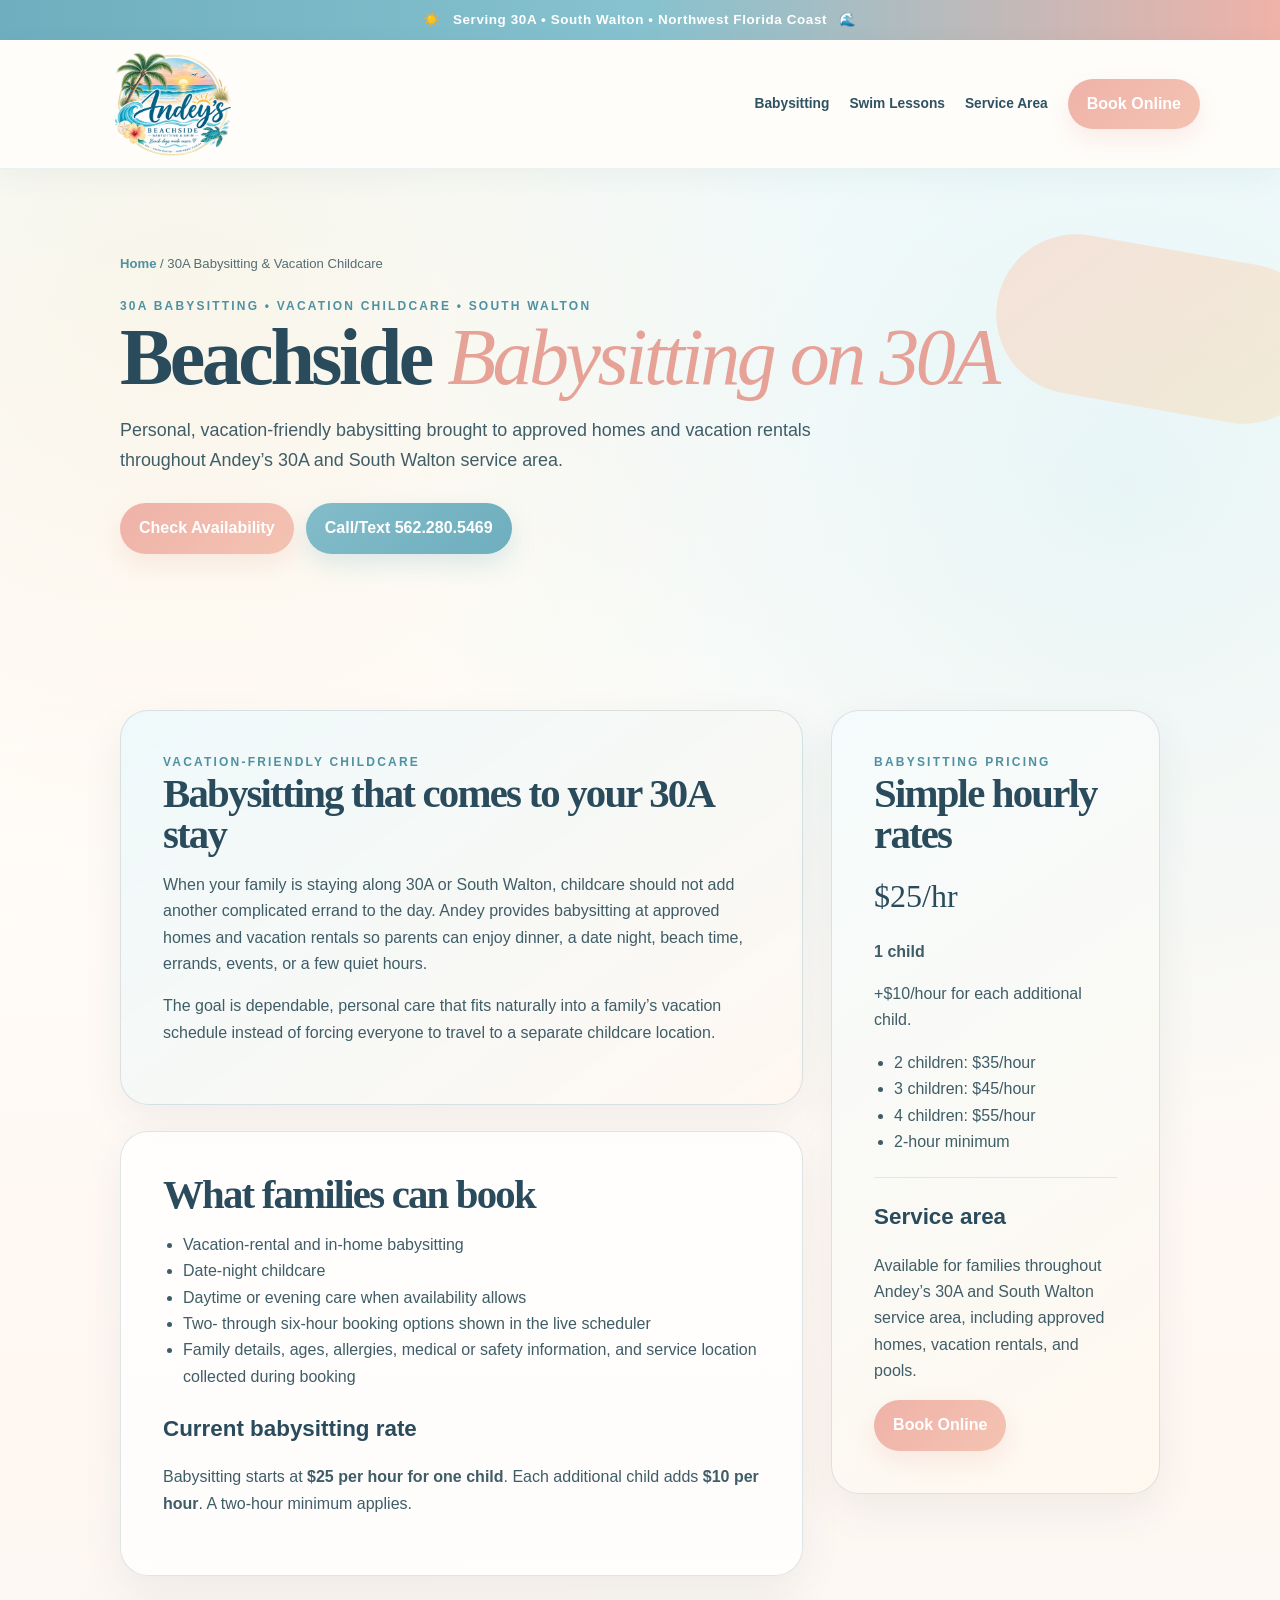
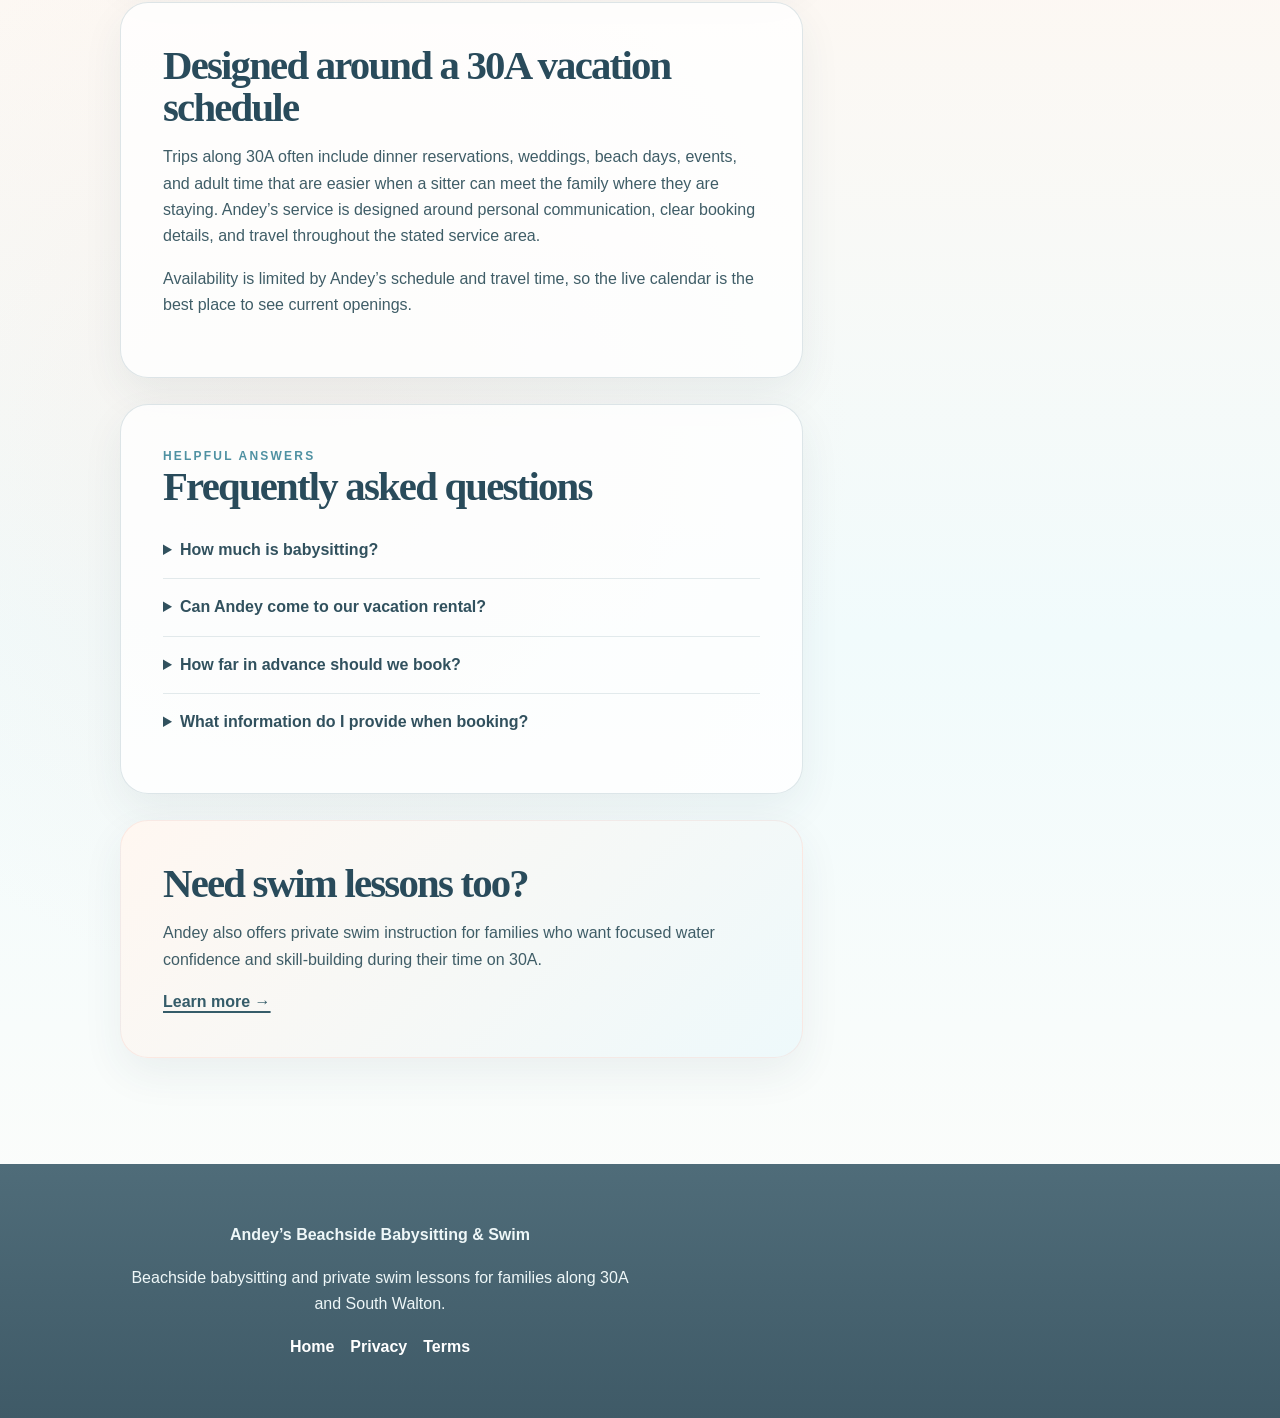
==== 30a-babysitting.html @ 3122f124 "Add files via upload" ====
<!doctype html>
<html lang="en">
<head>
<meta charset="utf-8">
<meta name="viewport" content="width=device-width,initial-scale=1">
<title>30A Babysitting &amp; Vacation Childcare | Andey’s Beachside</title>
<meta name="description" content="Book 30A babysitting and vacation childcare in South Walton. Andey travels to approved homes and vacation rentals with simple hourly pricing and online booking.">
<link rel="canonical" href="https://andeysbeachside.com/30a-babysitting.html">
<meta name="robots" content="index,follow,max-image-preview:large">
<meta name="theme-color" content="#eef9fb">
<link rel="icon" href="favicon.ico" sizes="any">
<link rel="icon" type="image/png" sizes="512x512" href="favicon.png">
<link rel="apple-touch-icon" href="apple-touch-icon.png">
<meta property="og:type" content="website">
<meta property="og:site_name" content="Andey’s Beachside Babysitting & Swim">
<meta property="og:title" content="30A Babysitting &amp; Vacation Childcare | Andey’s Beachside">
<meta property="og:description" content="Book 30A babysitting and vacation childcare in South Walton. Andey travels to approved homes and vacation rentals with simple hourly pricing and online booking.">
<meta property="og:url" content="https://andeysbeachside.com/30a-babysitting.html">
<meta property="og:image" content="https://andeysbeachside.com/andeys-social-card.jpg">
<meta name="twitter:card" content="summary_large_image">
<meta name="twitter:title" content="30A Babysitting &amp; Vacation Childcare | Andey’s Beachside">
<meta name="twitter:description" content="Book 30A babysitting and vacation childcare in South Walton. Andey travels to approved homes and vacation rentals with simple hourly pricing and online booking.">
<link rel="stylesheet" href="styles.css">
<link rel="stylesheet" href="beach-overrides.css">
<link rel="stylesheet" href="logo-overrides.css">
<link rel="stylesheet" href="production-cleanup.css">
<link rel="stylesheet" href="pastel-ocean-sunrise.css">
<link rel="stylesheet" href="pastel-text-contrast.css">
<link rel="stylesheet" href="seo-upgrade.css">
<script type="application/ld+json">
{
  "@context": "https://schema.org",
  "@graph": [
    {
      "@type": "BreadcrumbList",
      "itemListElement": [
        {
          "@type": "ListItem",
          "position": 1,
          "name": "Home",
          "item": "https://andeysbeachside.com/"
        },
        {
          "@type": "ListItem",
          "position": 2,
          "name": "30A Babysitting & Vacation Childcare",
          "item": "https://andeysbeachside.com/30a-babysitting.html"
        }
      ]
    },
    {
      "@type": "LocalBusiness",
      "name": "Andey’s Beachside Babysitting & Swim",
      "url": "https://andeysbeachside.com/",
      "telephone": "+1-562-280-5469",
      "areaServed": [
        {
          "@type": "Place",
          "name": "30A, Florida"
        },
        {
          "@type": "Place",
          "name": "South Walton, Florida"
        },
        {
          "@type": "AdministrativeArea",
          "name": "Walton County, Florida"
        }
      ]
    }
  ]
}
</script>
</head>
<body class="service-page">
<div class="topbar"><span>☀️</span> Serving 30A • South Walton • Northwest Florida Coast <span>🌊</span></div>
<header class="service-page-header">
  <div class="service-page-nav">
    <a href="index.html" aria-label="Andey’s Beachside home"><img class="service-page-logo" src="andeys-logo.webp" width="1100" height="619" alt="Andey’s Beachside Babysitting & Swim"></a>
    <nav class="service-page-navlinks" aria-label="Service page navigation">
      <a href="30a-babysitting.html">Babysitting</a>
      <a href="30a-swim-lessons.html">Swim Lessons</a>
      <a href="index.html#area">Service Area</a>
      <a class="btn" href="index.html#book">Book Online</a>
    </nav>
  </div>
</header>
<main>
<section class="service-page-hero">
  <div class="service-page-wrap">
    <div class="breadcrumbs"><a href="index.html">Home</a> / 30A Babysitting &amp; Vacation Childcare</div>
    <div class="eyebrow">30A babysitting • vacation childcare • South Walton</div>
    <h1>Beachside <span>Babysitting on 30A</span></h1>
    <p class="service-page-lead">Personal, vacation-friendly babysitting brought to approved homes and vacation rentals throughout Andey’s 30A and South Walton service area.</p>
    <div class="service-page-cta">
      <a class="btn" href="index.html#book">Check Availability</a>
      <a class="btn secondary" href="tel:+15622805469">Call/Text 562.280.5469</a>
    </div>
  </div>
</section>
<section class="service-page-main">
  <div class="service-page-wrap seo-content-grid">
    <div>
      <section class="seo-panel seo-highlight">
<div class="eyebrow">Vacation-friendly childcare</div>
<h2>Babysitting that comes to your 30A stay</h2>
<p>When your family is staying along 30A or South Walton, childcare should not add another complicated errand to the day. Andey provides babysitting at approved homes and vacation rentals so parents can enjoy dinner, a date night, beach time, errands, events, or a few quiet hours.</p>
<p>The goal is dependable, personal care that fits naturally into a family’s vacation schedule instead of forcing everyone to travel to a separate childcare location.</p>
</section><section class="seo-panel">
<h2>What families can book</h2>
<ul>
<li>Vacation-rental and in-home babysitting</li>
<li>Date-night childcare</li>
<li>Daytime or evening care when availability allows</li>
<li>Two- through six-hour booking options shown in the live scheduler</li>
<li>Family details, ages, allergies, medical or safety information, and service location collected during booking</li>
</ul>
<h3>Current babysitting rate</h3>
<p>Babysitting starts at <strong>$25 per hour for one child</strong>. Each additional child adds <strong>$10 per hour</strong>. A two-hour minimum applies.</p>
</section><section class="seo-panel">
<h2>Designed around a 30A vacation schedule</h2>
<p>Trips along 30A often include dinner reservations, weddings, beach days, events, and adult time that are easier when a sitter can meet the family where they are staying. Andey’s service is designed around personal communication, clear booking details, and travel throughout the stated service area.</p>
<p>Availability is limited by Andey’s schedule and travel time, so the live calendar is the best place to see current openings.</p>
</section>
      <section class="seo-panel seo-faq">
        <div class="eyebrow">Helpful answers</div>
        <h2>Frequently asked questions</h2>
        <details><summary>How much is babysitting?</summary><p>Babysitting is $25 per hour for one child, plus $10 per hour for each additional child. There is a two-hour minimum.</p></details>
<details><summary>Can Andey come to our vacation rental?</summary><p>Yes. Babysitting can be provided at approved homes and vacation rentals within Andey’s service area.</p></details>
<details><summary>How far in advance should we book?</summary><p>Availability can fill quickly during busy travel periods. The live scheduler shows the current appointment options.</p></details>
<details><summary>What information do I provide when booking?</summary><p>The booking flow collects family contact information, child details, service location, allergies or medical and safety information, and other details Andey should know.</p></details>
      </section>
      <section class="seo-panel seo-crosslink">
        <h2>Need swim lessons too?</h2>
        <p>Andey also offers private swim instruction for families who want focused water confidence and skill-building during their time on 30A.</p>
        <a class="seo-detail-link" href="30a-swim-lessons.html">Learn more →</a>
      </section>
    </div>
    <aside class="seo-panel seo-price-card">
      <div class="eyebrow">Babysitting pricing</div>
<h2>Simple hourly rates</h2>
<div class="big-rate">$25/hr</div>
<p><strong>1 child</strong></p>
<p>+$10/hour for each additional child.</p>
<ul>
<li>2 children: $35/hour</li>
<li>3 children: $45/hour</li>
<li>4 children: $55/hour</li>
<li>2-hour minimum</li>
</ul>
      <hr style="border:0;border-top:1px solid rgba(76,119,132,.14);margin:22px 0">
      <h3>Service area</h3>
      <p>Available for families throughout Andey’s 30A and South Walton service area, including approved homes, vacation rentals, and pools.</p>
      <a class="btn" href="index.html#book">Book Online</a>
    </aside>
  </div>
</section>
</main>
<footer class="service-page-footer">
  <div class="service-page-wrap">
    <p><strong>Andey’s Beachside Babysitting &amp; Swim</strong></p>
    <p>Beachside babysitting and private swim lessons for families along 30A and South Walton.</p>
    <p><a href="index.html">Home</a><a href="privacy.html">Privacy</a><a href="terms.html">Terms</a></p>
  </div>
</footer>
</body>
</html>
---- styles.css ----
:root{--navy:#123b4a;--deep:#0b2d38;--blue:#2e7890;--aqua:#8fd2dc;--sky:#dff3f6;--sand:#f8f0df;--cream:#fffdf8;--coral:#e89b78;--sun:#f5cf72;--peach:#f7c6a8;--text:#23404a;--muted:#61767d;--white:#fff;--green:#377d67;--red:#a94c4c;--shadow:0 18px 55px rgba(18,59,74,.12);--shadow-soft:0 10px 30px rgba(18,59,74,.08);--radius:28px}*{box-sizing:border-box}html{scroll-behavior:smooth}body{margin:0;font-family:Arial,Helvetica,sans-serif;color:var(--text);background:var(--cream);line-height:1.65;overflow-x:hidden}a{text-decoration:none;color:inherit}.container{width:min(1160px,92%);margin:auto}.topbar{background:var(--navy);color:#fff;text-align:center;padding:9px 15px;font-size:.84rem;font-weight:800;letter-spacing:.6px}.topbar span{margin:0 8px}.demo-banner{background:#fff3c8;color:#574315;padding:9px 15px;text-align:center;font-weight:800;border-bottom:1px solid #ead38d;font-size:.88rem}.demo-banner a{text-decoration:underline}header{position:sticky;top:0;z-index:30;background:rgba(255,253,248,.94);backdrop-filter:blur(16px);border-bottom:1px solid rgba(18,59,74,.08)}.nav{display:flex;align-items:center;justify-content:space-between;padding:13px 0;gap:18px}.brand{display:flex;align-items:center;gap:10px;color:var(--navy)}.brand-mark{display:grid;place-items:center;width:44px;height:44px;border:2px solid var(--blue);border-radius:50% 47% 52% 48%;font-family:Georgia,serif;font-size:1.55rem;font-style:italic;transform:rotate(-6deg);box-shadow:inset 0 0 0 4px var(--cream)}.brand-copy{font-weight:700;line-height:1}.brand-copy strong,.brand-copy em{display:block}.brand-copy strong{font-size:.97rem}.brand-copy em{font-size:.67rem;color:var(--blue);margin-top:5px;font-weight:600;letter-spacing:.4px}nav{display:flex;gap:20px;align-items:center}nav a{font-weight:800;font-size:.86rem;color:var(--navy);position:relative}nav a:after{content:"";position:absolute;left:0;right:100%;bottom:-5px;height:2px;background:var(--coral);transition:.2s}nav a:hover:after{right:0}.btn{display:inline-flex;align-items:center;justify-content:center;gap:7px;background:var(--coral);color:#fff;padding:12px 19px;border-radius:999px;font-weight:900;border:0;cursor:pointer;box-shadow:0 8px 20px rgba(232,155,120,.27);font:inherit;transition:transform .2s,box-shadow .2s}.btn:hover{transform:translateY(-2px);box-shadow:0 12px 24px rgba(232,155,120,.32)}.btn.big{padding:14px 22px}.btn.secondary{background:var(--navy);box-shadow:0 8px 20px rgba(18,59,74,.18)}.btn.light{background:#fff;color:var(--navy);border:1px solid #d5e3e6;box-shadow:none}.btn.danger{background:var(--red)}.btn.success{background:var(--green)}.btn:disabled{opacity:.45;cursor:not-allowed;transform:none}.eyebrow{color:var(--blue);font-weight:900;text-transform:uppercase;letter-spacing:2.2px;font-size:.75rem}h1,h2,h3{color:var(--navy)}h1,h2{font-family:Georgia,'Times New Roman',serif}h1{font-size:clamp(3.1rem,7vw,6.3rem);line-height:.91;margin:15px 0 24px;letter-spacing:-3.5px;font-weight:700}h1 span,h2 span{color:var(--coral);font-style:italic;font-weight:500}h2{font-size:clamp(2.4rem,4.8vw,4.2rem);line-height:1.02;margin:9px 0 16px;letter-spacing:-1.8px}h3{font-size:1.4rem;line-height:1.15}.muted{color:var(--muted)}section{padding:94px 0;position:relative}.section-head{text-align:center;max-width:790px;margin:0 auto 48px}.section-head p{color:var(--muted);font-size:1.04rem}.hero{min-height:720px;display:flex;align-items:center;position:relative;overflow:hidden;background:linear-gradient(105deg,#fffdf8 0%,#fffdf8 47%,rgba(255,253,248,.79) 63%,rgba(255,253,248,.08) 100%),linear-gradient(155deg,#fce5cc 0 22%,#dff3f6 22% 70%,#93d1da 70%);isolation:isolate}.hero:before{content:"";position:absolute;width:760px;height:760px;border:1px solid rgba(255,255,255,.48);border-radius:49% 51% 43% 57%;right:-220px;top:-270px;transform:rotate(18deg)}.sun-orb{position:absolute;right:13%;top:12%;width:120px;height:120px;border-radius:50%;background:var(--sun);box-shadow:0 0 0 22px rgba(245,207,114,.16),0 0 0 45px rgba(245,207,114,.08)}.hero-layout{display:grid;grid-template-columns:1.1fr .8fr;gap:60px;align-items:center;position:relative;z-index:3}.hero-content{padding:80px 0;max-width:680px}.hero-content>p{font-size:1.18rem;color:var(--muted);max-width:620px}.hero-pills{display:flex;gap:9px;flex-wrap:wrap;margin-top:24px}.hero-pills span{background:rgba(255,255,255,.76);border:1px solid rgba(46,120,144,.13);border-radius:999px;padding:8px 12px;font-size:.78rem;font-weight:800;color:var(--navy);box-shadow:var(--shadow-soft)}.coastal-card{height:440px;border-radius:34px 34px 90px 34px;position:relative;overflow:hidden;background:linear-gradient(#f9d8b7 0 34%,#c6e9ec 34% 55%,#63aabb 55%);box-shadow:0 30px 70px rgba(18,59,74,.2);transform:rotate(2deg);border:10px solid rgba(255,255,255,.86)}.coastal-card:after{content:"";position:absolute;left:-10%;right:-10%;bottom:27%;height:90px;background:rgba(255,255,255,.28);border-radius:50% 45% 0 0;transform:rotate(-3deg)}.postcard-stamp{position:absolute;right:24px;top:22px;width:62px;height:62px;border:2px dashed rgba(18,59,74,.55);display:grid;place-items:center;text-align:center;color:var(--navy);font-weight:900;line-height:.9;transform:rotate(7deg);z-index:3}.postcard-stamp small{font-size:.6rem}.coastal-sun{position:absolute;right:84px;top:65px;font-size:5.3rem;color:#f6c75e;line-height:1}.palm{position:absolute;left:22px;bottom:68px;font-size:7.5rem;z-index:3;filter:saturate(.8)}.coastal-copy{position:absolute;left:26px;right:26px;bottom:22px;color:white;z-index:5;text-shadow:0 2px 10px rgba(0,0,0,.2)}.coastal-copy small,.coastal-copy strong{display:block}.coastal-copy small{font-size:.72rem;text-transform:uppercase;letter-spacing:1.5px}.coastal-copy strong{font-family:Georgia,serif;font-style:italic;font-size:1.2rem}.water-lines{position:absolute;left:0;right:0;bottom:90px;z-index:2}.water-lines i{display:block;width:75%;height:12px;border-top:3px solid rgba(255,255,255,.62);border-radius:50%;margin:10px auto;transform:rotate(-2deg)}.hero-wave{position:absolute;left:-5%;width:110%;height:90px;border-radius:50%;background:rgba(255,255,255,.32);bottom:-53px}.wave-two{bottom:-35px;left:15%;opacity:.5}.ticker{overflow:hidden;background:var(--navy);color:#dff3f6;padding:13px 0;white-space:nowrap;font-weight:900;font-size:.77rem;letter-spacing:2px}.ticker div{width:max-content;animation:marquee 28s linear infinite}@keyframes marquee{to{transform:translateX(-50%)}}.services-intro{background:var(--cream)}.personality-cards{display:grid;grid-template-columns:repeat(3,1fr);gap:22px}.card,.panel{background:#fff;border:1px solid rgba(18,59,74,.08);border-radius:var(--radius);padding:29px;box-shadow:var(--shadow)}.service-card{position:relative;overflow:hidden;min-height:430px;display:flex;flex-direction:column}.service-card:before{content:"";position:absolute;right:-32px;top:-32px;width:105px;height:105px;border-radius:50%;background:var(--sky)}.swim-card{border-top:6px solid var(--aqua)}.semi-card{border-top:6px solid var(--sun)}.sit-card{border-top:6px solid var(--coral)}.semi-card:before{background:#fff1c9}.sit-card:before{background:#fde7dc}.card-number{position:absolute;right:22px;top:18px;color:rgba(18,59,74,.23);font-family:Georgia,serif;font-size:2rem;font-style:italic}.service-card .icon{font-size:2.7rem;position:relative;z-index:2}.service-card h3{font-family:Georgia,serif;font-size:1.7rem;margin-bottom:9px}.service-card p{color:var(--muted)}.service-card ul{padding-left:20px;color:var(--muted);margin:8px 0 24px}.service-card .btn{margin-top:auto;align-self:flex-start}.sand{background:var(--sand)}.about{display:grid;grid-template-columns:.85fr 1fr;gap:70px;align-items:center}.about-art{min-height:480px;border-radius:60px 24px 60px 24px;background:linear-gradient(145deg,#bfe6eb,#eff8f7 47%,#fde7cc 47% 100%);position:relative;box-shadow:var(--shadow);overflow:hidden;border:8px solid #fff}.about-art:after{content:"";position:absolute;left:-15%;right:-15%;height:160px;bottom:-80px;background:#66acbb;border-radius:50% 50% 0 0}.sun-doodle{position:absolute;right:14%;top:10%;font-size:7rem;color:var(--sun)}.wave-doodle{position:absolute;left:12%;top:45%;font-size:4rem;letter-spacing:-12px;color:var(--blue);transform:rotate(-5deg)}.shell-doodle{position:absolute;left:16%;bottom:16%;font-size:8rem;color:#e9a681;transform:rotate(-20deg);opacity:.7}.note-card{position:absolute;z-index:3;right:8%;bottom:9%;background:#fffdf8;padding:18px 20px;border-radius:6px;box-shadow:0 14px 35px rgba(18,59,74,.14);transform:rotate(3deg)}.note-card span,.note-card strong{display:block}.note-card span{font-size:.64rem;text-transform:uppercase;letter-spacing:1.6px;color:var(--blue);font-weight:900}.note-card strong{font-family:Georgia,serif;font-size:1.15rem;color:var(--navy);font-style:italic}.about p{color:var(--muted);font-size:1.03rem}.pill-row{display:flex;flex-wrap:wrap;gap:9px;margin-top:23px}.pill{background:#fff;border:1px solid rgba(18,59,74,.09);padding:9px 13px;border-radius:999px;font-weight:800;font-size:.82rem;color:var(--navy);box-shadow:var(--shadow-soft)}.expect-section{background:#fff}.expect-grid{display:grid;grid-template-columns:repeat(4,1fr);border-top:1px solid #dce9eb;border-bottom:1px solid #dce9eb}.expect-grid>div{padding:30px 26px;border-right:1px solid #dce9eb}.expect-grid>div:last-child{border-right:0}.expect-grid b{font-family:Georgia,serif;font-style:italic;color:var(--coral);font-size:1.7rem}.expect-grid h3{margin:9px 0}.expect-grid p{color:var(--muted);font-size:.92rem}.area-section{padding-top:45px;background:var(--cream)}.area-card{background:var(--navy);border-radius:42px;min-height:430px;color:#fff;display:grid;grid-template-columns:1.08fr .92fr;overflow:hidden;box-shadow:0 24px 65px rgba(18,59,74,.2)}.map-copy{padding:58px}.map-copy h2{color:#fff}.map-copy p{color:#cce2e6;max-width:610px}.eyebrow.light{color:#9adce5}.location-line{display:flex;gap:10px;flex-wrap:wrap;margin:24px 0;font-weight:900;color:#fff}.location-line span{color:var(--coral)}.mini-map{position:relative;min-height:430px;background:linear-gradient(150deg,#f5ddbb 0 56%,#72b7c4 56%);overflow:hidden}.mini-map:after{content:"";position:absolute;left:35%;top:-10%;bottom:-10%;width:9px;background:#fff5de;transform:rotate(18deg);box-shadow:0 0 0 2px rgba(18,59,74,.08)}.route{position:absolute;left:46%;top:46%;z-index:3;background:#fff;color:var(--navy);padding:7px 10px;border-radius:8px;font-weight:900;border:2px solid var(--navy)}.dot{position:absolute;width:15px;height:15px;border:4px solid #fff;background:var(--coral);border-radius:50%;z-index:4;box-shadow:0 2px 5px rgba(0,0,0,.15)}.d1{left:30%;top:24%}.d2{left:56%;top:50%}.d3{left:39%;top:69%}.road{position:absolute;height:3px;background:rgba(18,59,74,.18);width:70%;left:10%;z-index:2}.r1{top:35%;transform:rotate(14deg)}.r2{top:66%;transform:rotate(-9deg)}.map-water{position:absolute;right:8%;bottom:10%;color:rgba(255,255,255,.8);font-weight:900;letter-spacing:2px;text-align:right;font-size:.72rem;z-index:2}.book{background:linear-gradient(135deg,#dff3f6,#fff3e9 56%,#fffdf8);padding-top:125px}.top-wave{position:absolute;top:-1px;left:-5%;width:110%;height:80px;background:var(--cream);clip-path:polygon(0 0,100% 0,100% 34%,85% 61%,66% 32%,48% 72%,28% 38%,10% 68%,0 42%)}.book-head{margin-bottom:34px}.booking-shell{max-width:920px;margin:auto;background:rgba(255,255,255,.94);border:1px solid rgba(255,255,255,.9);border-radius:34px;box-shadow:0 25px 70px rgba(18,59,74,.16);overflow:hidden}.progress{display:grid;grid-template-columns:repeat(4,1fr);background:#f4f9fa;border-bottom:1px solid #e1ecee}.progress div{text-align:center;padding:15px 7px;font-size:.82rem;font-weight:900;color:#789098}.progress .active{background:var(--sky);color:var(--navy)}.progress .done{color:var(--green)}.booking-page{display:none;padding:38px}.booking-page.active{display:block}.booking-page h3{font-family:Georgia,serif;font-size:2rem;margin:8px 0 15px}.service-picker{display:grid;grid-template-columns:repeat(3,1fr);gap:13px}.service-option{border:2px solid #e3edef;background:#fff;border-radius:20px;padding:23px 16px;text-align:left;color:var(--text);cursor:pointer;font:inherit;transition:.2s}.service-option:hover{transform:translateY(-2px);border-color:#b9dfe4}.service-option strong,.service-option small{display:block}.service-option strong{color:var(--navy);font-size:1rem}.service-option small{color:var(--muted);margin-top:5px}.service-option.selected{border-color:var(--blue);background:var(--sky);box-shadow:0 10px 24px rgba(46,120,144,.12)}.booking-grid{display:grid;grid-template-columns:1fr 1fr;gap:15px}.full{grid-column:1/-1}label{font-weight:900;color:var(--navy);font-size:.88rem}input,select,textarea{width:100%;padding:13px 14px;margin-top:6px;border:1px solid #cddde1;border-radius:13px;font:inherit;background:#fff;transition:.2s}input:focus,select:focus,textarea:focus{outline:none;border-color:var(--blue);box-shadow:0 0 0 4px rgba(46,120,144,.1)}textarea{min-height:105px;resize:vertical}.time-grid{display:grid;grid-template-columns:repeat(4,1fr);gap:9px;margin-top:9px}.time-slot{padding:11px 8px;border:1px solid #c9dde1;background:#fff;border-radius:12px;color:var(--navy);font-weight:900;cursor:pointer}.time-slot.selected{background:var(--navy);color:#fff}.time-slot.unavailable{background:#edf1f2;color:#9ca9ad;text-decoration:line-through;cursor:not-allowed}.booking-nav{display:flex;justify-content:space-between;gap:12px;margin-top:28px}.note{font-size:.85rem;color:var(--muted)}.summary{background:#f7faf9;border-radius:16px;padding:6px 18px}.summary-row{display:flex;justify-content:space-between;gap:20px;border-bottom:1px solid #e0e9e9;padding:12px 0}.summary-row:last-child{border:0}.success-box{text-align:center;padding:30px}.success-sun{font-size:4rem}.confirmation-code{display:inline-block;background:var(--navy);color:#fff;border-radius:13px;padding:11px 17px;font-weight:900;letter-spacing:1px}.payment-choice{display:grid;grid-template-columns:1fr 1fr;gap:12px;margin:18px 0}.pay-card{border:2px solid #e3edef;border-radius:19px;padding:19px;background:#fff;cursor:pointer}.pay-card.selected{border-color:var(--blue);background:var(--sky)}.price-line{display:flex;justify-content:space-between;gap:16px;padding:10px 0;border-bottom:1px solid #e4ecee}.price-line.total{font-size:1.15rem;font-weight:900;border-bottom:0}.notice{padding:14px 16px;border-radius:14px;background:#fff4cf;border:1px solid #ecd78d}.policy-box{max-height:180px;overflow:auto;padding:16px;border:1px solid #d8e5e7;border-radius:14px;background:#fbfdfd}.inline-check{display:flex;align-items:flex-start;gap:9px;font-weight:600}.inline-check input{width:auto;margin-top:5px}.badge{display:inline-flex;padding:5px 9px;border-radius:999px;font-size:.76rem;font-weight:900}.Paid{background:#dff1e9;color:#2f6e59}.Deposit-Paid{background:#dff3f6;color:#245d70}.Unpaid{background:#f7dddd;color:#914141}.Refunded{background:#e8e3f4;color:#5e4c81}.mode-card{margin:24px auto 0;max-width:900px;background:#fff;padding:17px 20px;border-radius:16px;border:1px solid #dce9eb}.admin-hero{padding:52px 0 32px;background:linear-gradient(135deg,#e9f7f7,#fff3e7)}.admin-grid{display:grid;grid-template-columns:repeat(4,1fr);gap:14px;margin-top:25px}.metric{background:#fff;border-radius:18px;padding:20px;box-shadow:var(--shadow)}.metric strong{font-size:1.8rem;color:var(--navy);display:block}.toolbar{display:flex;gap:10px;flex-wrap:wrap;align-items:end;margin-bottom:20px}.toolbar>div{min-width:180px;flex:1}.table-wrap{overflow:auto;background:#fff;border-radius:20px;box-shadow:var(--shadow)}table{width:100%;border-collapse:collapse;min-width:900px}th,td{padding:13px 14px;text-align:left;border-bottom:1px solid #e8eeee;font-size:.9rem}th{background:#f4f9fa;color:var(--navy)}.status{display:inline-block;padding:5px 9px;border-radius:999px;font-size:.78rem;font-weight:800}.Requested{background:#fff0c9;color:#755b13}.Confirmed{background:#dff1e9;color:#2f6e59}.Cancelled{background:#f7dddd;color:#914141}.Blocked{background:#e0e6e8;color:#50636a}.action-row{display:flex;gap:6px;flex-wrap:wrap}.tiny{padding:7px 10px;font-size:.77rem;box-shadow:none}.block-form{display:grid;grid-template-columns:1fr 1fr 1fr 1fr auto;gap:10px;align-items:end}.empty{text-align:center;padding:35px;color:var(--muted)}.manage-card{max-width:760px;margin:auto}.launch-grid{display:grid;grid-template-columns:repeat(3,1fr);gap:16px}.launch-card{background:#fff;border-radius:18px;padding:21px;border:1px solid #dde8ea}.hidden{display:none!important}footer{background:var(--deep);color:#dbecef;padding:65px 0 30px;position:relative;overflow:hidden}.footer-wave{position:absolute;top:-1px;left:-5%;width:110%;height:45px;background:var(--cream);clip-path:polygon(0 0,100% 0,100% 32%,86% 75%,70% 37%,53% 82%,36% 39%,17% 72%,0 35%)}.footer-grid{display:grid;grid-template-columns:2fr 1fr;gap:50px}.footer-brand{font-family:Georgia,serif;font-size:1.7rem;line-height:1.05;color:#fff}.footer-brand strong{font-style:italic;color:var(--sun)}footer p{max-width:520px;color:#bcd3d8}.footer-saying{text-transform:uppercase;letter-spacing:2px;font-size:.68rem;color:var(--coral);font-weight:900;margin-top:20px}.footer-links{display:grid;grid-template-columns:1fr 1fr;gap:8px 18px}.footer-links a{font-weight:700}.copyright{border-top:1px solid rgba(255,255,255,.12);margin-top:34px;padding-top:19px;font-size:.8rem;color:#94b3ba}.menu{display:none;background:none;border:0;font-size:1.6rem}
@media(max-width:940px){nav{display:none}.nav>.btn{display:none}.hero-layout{grid-template-columns:1fr}.coastal-card{display:none}.hero{min-height:630px}.personality-cards{grid-template-columns:1fr 1fr}.about{grid-template-columns:1fr}.expect-grid{grid-template-columns:1fr 1fr}.expect-grid>div:nth-child(2){border-right:0}.expect-grid>div{border-bottom:1px solid #dce9eb}.area-card{grid-template-columns:1fr}.mini-map{min-height:320px}.admin-grid{grid-template-columns:1fr 1fr}.block-form{grid-template-columns:1fr 1fr}}
@media(max-width:620px){section{padding:72px 0}h1{font-size:3.6rem}.hero{min-height:590px}.hero-content{padding:65px 0}.personality-cards,.expect-grid,.service-picker,.admin-grid,.block-form{grid-template-columns:1fr}.expect-grid>div{border-right:0}.map-copy{padding:38px 27px}.booking-grid{grid-template-columns:1fr}.full{grid-column:auto}.time-grid{grid-template-columns:repeat(2,1fr)}.booking-page{padding:25px 18px}.booking-nav{flex-direction:column-reverse}.booking-nav .btn{width:100%}.summary-row{flex-direction:column;gap:2px}.payment-choice,.launch-grid{grid-template-columns:1fr}.footer-grid{grid-template-columns:1fr}.footer-links{grid-template-columns:1fr 1fr}.hero-pills{display:none}}

/* Production pricing / scheduling v3 */
.personality-cards{grid-template-columns:repeat(2,minmax(0,1fr))}
.service-picker{grid-template-columns:repeat(2,minmax(0,1fr))}
@media(max-width:620px){.personality-cards,.service-picker{grid-template-columns:1fr}}

/* 24-hour cancellation policy */
.cancellation-card{
  margin:24px 0 8px;
  padding:18px 20px;
  display:flex;
  gap:14px;
  align-items:flex-start;
  border-radius:20px;
  background:linear-gradient(135deg,rgba(255,244,201,.9),rgba(255,232,220,.88));
  border:1px solid rgba(232,155,120,.28);
  box-shadow:0 10px 28px rgba(18,59,74,.08);
}
.cancellation-card .policy-sun{font-size:1.65rem;line-height:1}
.cancellation-card strong{display:block;color:var(--navy);font-size:1.03rem;margin-bottom:4px}
.cancellation-card p{margin:0;color:var(--muted)}

/* Secure launch v4.3 — Coach Andey */
.coach-photo-wrap{
  background:var(--cream);
  border-radius:30px;
  overflow:hidden;
  box-shadow:var(--shadow);
  border:1px solid rgba(18,59,74,.09);
  transform:rotate(-1deg);
}
.coach-photo{
  display:block;
  width:100%;
  height:auto;
  max-height:720px;
  object-fit:cover;
  object-position:center top;
}
@media(max-width:800px){
  .coach-photo-wrap{transform:none}
  .coach-photo{max-height:none}
}

/* v4.4 visual cleanup — Meet Andey + service area */
.about-clean{grid-template-columns:minmax(320px,.88fr) minmax(0,1.12fr);gap:72px}
.about-copy{min-width:0}
.coach-photo-wrap{
  position:relative;
  background:#fff;
  padding:12px 12px 58px;
  border-radius:28px;
  overflow:visible;
  transform:rotate(-1.2deg);
  box-shadow:0 24px 60px rgba(18,59,74,.16);
}
.coach-photo{
  width:100%;
  display:block;
  border-radius:19px;
  max-height:620px;
  object-fit:cover;
  object-position:center 30%;
}
.photo-tape{
  position:absolute;
  width:92px;height:25px;
  left:50%;top:-10px;
  transform:translateX(-50%) rotate(2deg);
  background:rgba(245,207,114,.72);
  z-index:3;
}
.photo-caption{
  position:absolute;
  left:24px;right:24px;bottom:17px;
  display:flex;justify-content:space-between;align-items:center;gap:12px;
  color:var(--navy);
}
.photo-caption span{font-family:Georgia,serif;font-style:italic;font-size:1.05rem}
.photo-caption strong{font-size:.72rem;letter-spacing:1.6px;text-transform:uppercase;color:var(--blue)}

.area-card-clean{
  min-height:0;
  grid-template-columns:1.08fr .92fr;
  align-items:stretch;
}
.service-chips{
  display:flex;flex-wrap:wrap;gap:10px;
  margin:25px 0 20px;
}
.service-chips span{
  background:rgba(255,255,255,.1);
  border:1px solid rgba(255,255,255,.17);
  color:#fff;
  border-radius:999px;
  padding:9px 13px;
  font-weight:900;
  font-size:.83rem;
}
.service-note{
  max-width:620px;
  margin:0 0 27px;
  padding:15px 17px;
  border-left:3px solid var(--sun);
  background:rgba(255,255,255,.07);
  border-radius:0 14px 14px 0;
}
.service-note strong,.service-note span{display:block}
.service-note strong{color:#fff;margin-bottom:3px}
.service-note span{color:#cce2e6;font-size:.9rem}

.coast-panel{
  min-height:420px;
  position:relative;
  overflow:hidden;
  background:#cfeef2;
  isolation:isolate;
}
.coast-sky{
  position:absolute;inset:0 0 48% 0;
  background:linear-gradient(180deg,#dff3f6,#b9e6eb);
  z-index:-4;
}
.coast-sun{
  position:absolute;width:110px;height:110px;border-radius:50%;
  top:52px;right:72px;background:var(--sun);
  box-shadow:0 0 0 20px rgba(245,207,114,.14);
  z-index:-2;
}
.coast-sand{
  position:absolute;left:-8%;right:-8%;bottom:24%;height:42%;
  background:#f7dfb7;
  border-radius:52% 48% 0 0;
  transform:rotate(-3deg);
  z-index:-2;
}
.coast-water{
  position:absolute;left:-10%;right:-10%;bottom:-15%;height:48%;
  background:linear-gradient(#73bdc8,#2e7890);
  border-radius:52% 48% 0 0;
  transform:rotate(2deg);
  z-index:-1;
}
.coast-water:before,.coast-water:after{
  content:"";position:absolute;left:10%;right:10%;height:18px;
  border-top:3px solid rgba(255,255,255,.55);border-radius:50%;
}
.coast-water:before{top:38px}.coast-water:after{top:82px;left:24%;right:4%}
.coast-route{
  position:absolute;left:12%;right:12%;top:48%;
  display:flex;align-items:center;gap:0;
}
.coast-route:before{
  content:"";height:5px;flex:1;background:#fff8e8;border-radius:999px;
  box-shadow:0 2px 0 rgba(18,59,74,.08);
}
.coast-route i{
  width:15px;height:15px;border-radius:50%;
  background:var(--coral);border:4px solid #fff;
  margin-left:-2px;box-shadow:0 3px 8px rgba(18,59,74,.16);
}
.coast-route i+i{margin-left:23%}
.route-badge{
  position:absolute;left:45%;top:-23px;
  background:#fff;color:var(--navy);border-radius:10px;
  padding:7px 10px;font-weight:1000;
  border:2px solid var(--navy);
  box-shadow:0 7px 18px rgba(18,59,74,.12);
}
.coast-label{
  position:absolute;right:25px;bottom:24px;color:rgba(255,255,255,.86);
  font-size:.67rem;font-weight:1000;letter-spacing:2px;
}

@media(max-width:940px){
  .about-clean{grid-template-columns:1fr;gap:45px}
  .coach-photo-wrap{max-width:620px;margin:auto}
  .area-card-clean{grid-template-columns:1fr}
  .coast-panel{min-height:330px}
}
@media(max-width:620px){
  .coach-photo-wrap{padding:9px 9px 52px;transform:none}
  .map-copy{padding:40px 27px}
  .service-chips{display:grid}
  .service-chips span{text-align:center}
  .coast-panel{min-height:280px}
  .coast-sun{width:82px;height:82px;right:38px;top:40px}
}
---- beach-overrides.css ----
/* Andey's Beachside visual enhancement v4.9
   Safe overrides only: faint coastal background + real 30A map. */

/* Faint beach/ocean atmosphere throughout the site */
html{
  background:#fbf8f1;
}

body{
  position:relative;
  background:
    radial-gradient(circle at 8% 7%, rgba(248,208,105,.09), transparent 25%),
    radial-gradient(circle at 90% 16%, rgba(96,181,198,.10), transparent 30%),
    radial-gradient(circle at 20% 66%, rgba(232,155,120,.055), transparent 28%),
    linear-gradient(
      180deg,
      rgba(229,246,249,.46) 0%,
      rgba(255,252,245,.66) 24%,
      rgba(249,239,219,.48) 49%,
      rgba(230,246,247,.44) 74%,
      rgba(255,251,242,.72) 100%
    );
  background-attachment:fixed;
}

/* Extremely subtle shoreline texture */
body::before{
  content:"";
  position:fixed;
  inset:0;
  pointer-events:none;
  z-index:-1;
  opacity:.13;
  background-image:
    radial-gradient(ellipse at 15% 105%, transparent 0 58%, rgba(42,129,149,.20) 59% 60%, transparent 61%),
    radial-gradient(ellipse at 54% 105%, transparent 0 63%, rgba(42,129,149,.14) 64% 65%, transparent 66%),
    radial-gradient(ellipse at 88% -5%, transparent 0 62%, rgba(233,177,95,.13) 63% 64%, transparent 65%);
  background-size:760px 240px, 980px 280px, 820px 300px;
  background-repeat:repeat-x, repeat-x, repeat-x;
  background-position:left bottom, center bottom 58px, right top;
}

/* Let sections softly blend into the new global background */
.about-section,
.area-section{
  background-color:rgba(255,255,255,.18) !important;
}

/* Actual illustrated 30A service map */
.area-card-real-map{
  display:grid !important;
  grid-template-columns:minmax(0,1.18fr) minmax(320px,.82fr) !important;
  align-items:stretch;
  overflow:hidden;
  min-height:530px;
}

.real-map-wrap{
  position:relative;
  min-height:530px;
  overflow:hidden;
  background:#eaf4ef;
}

.real-30a-map{
  width:100%;
  height:100%;
  min-height:530px;
  object-fit:cover;
  object-position:center center;
  display:block;
}

.real-map-wrap::after{
  content:"";
  position:absolute;
  inset:0;
  pointer-events:none;
  background:
    linear-gradient(90deg, transparent 74%, rgba(18,59,74,.08)),
    linear-gradient(180deg, transparent 78%, rgba(18,59,74,.12));
}

.real-map-badge{
  position:absolute;
  z-index:2;
  left:22px;
  bottom:20px;
  padding:11px 15px;
  border-radius:15px;
  background:rgba(255,253,247,.90);
  box-shadow:0 10px 28px rgba(18,59,74,.15);
  backdrop-filter:blur(8px);
}

.real-map-badge small,
.real-map-badge strong{
  display:block;
}

.real-map-badge small{
  color:#4c8fa0;
  text-transform:uppercase;
  letter-spacing:1.5px;
  font-weight:900;
  font-size:.66rem;
  margin-bottom:2px;
}

.real-map-badge strong{
  color:#123b4a;
  font-family:Georgia,serif;
  font-size:1.05rem;
}

.real-map-copy{
  display:flex !important;
  flex-direction:column;
  justify-content:center;
  padding:50px 44px !important;
}

/* Mobile */
@media(max-width:940px){
  body{background-attachment:scroll}
  .area-card-real-map{
    grid-template-columns:1fr !important;
  }
  .real-map-wrap,
  .real-30a-map{
    min-height:430px;
  }
}

@media(max-width:620px){
  .real-map-wrap,
  .real-30a-map{
    min-height:350px;
  }
  .real-map-copy{
    padding:36px 25px !important;
  }
  .real-map-badge{
    left:13px;
    bottom:13px;
  }
}
---- logo-overrides.css ----
/* Andey's Beachside — Logo Integration v5.0 */

/* Header: let the real brand lead without making navigation feel crowded */
.brand-logo-link{
  display:flex !important;
  align-items:center;
  flex:0 0 auto;
  text-decoration:none;
  padding:3px 0;
}
.header-logo{
  display:block;
  width:178px;
  height:auto;
  max-height:92px;
  object-fit:contain;
  filter:drop-shadow(0 5px 12px rgba(18,59,74,.08));
  transition:transform .22s ease, filter .22s ease;
}
.brand-logo-link:hover .header-logo{
  transform:translateY(-1px) scale(1.015);
  filter:drop-shadow(0 8px 15px rgba(18,59,74,.12));
}

/* Hero: logo becomes a premium visual focal point */
.hero-logo-showcase{
  position:relative;
  min-height:470px;
  display:flex;
  align-items:center;
  justify-content:center;
  isolation:isolate;
  padding:34px 25px 54px;
  border-radius:38px;
  background:
    radial-gradient(circle at 50% 42%,rgba(255,255,255,.97),rgba(255,253,244,.80) 58%,rgba(211,239,243,.55) 100%);
  border:1px solid rgba(62,145,160,.14);
  box-shadow:
    0 26px 65px rgba(18,59,74,.13),
    inset 0 1px 0 rgba(255,255,255,.9);
  overflow:hidden;
}
.hero-logo-showcase::before{
  content:"";
  position:absolute;
  width:430px;
  height:430px;
  border-radius:50%;
  border:1px solid rgba(245,198,78,.18);
  box-shadow:
    0 0 0 30px rgba(101,191,206,.055),
    0 0 0 65px rgba(245,198,78,.035);
  z-index:-1;
}
.logo-glow{
  position:absolute;
  width:68%;
  aspect-ratio:1;
  border-radius:50%;
  background:radial-gradient(circle,rgba(255,216,108,.24),rgba(115,204,217,.10) 42%,transparent 70%);
  filter:blur(4px);
  z-index:-1;
}
.hero-brand-logo{
  width:min(100%,540px);
  height:auto;
  display:block;
  transform:translateY(-5px);
  filter:drop-shadow(0 16px 18px rgba(18,59,74,.10));
}
.hero-logo-note{
  position:absolute;
  right:22px;
  bottom:20px;
  display:flex;
  flex-direction:column;
  align-items:flex-end;
  padding:10px 15px;
  border-radius:15px;
  background:rgba(255,253,247,.91);
  border:1px solid rgba(18,59,74,.07);
  box-shadow:0 8px 22px rgba(18,59,74,.10);
  backdrop-filter:blur(8px);
}
.hero-logo-note span{
  font-size:.68rem;
  letter-spacing:1.4px;
  text-transform:uppercase;
  color:var(--blue);
  font-weight:900;
}
.hero-logo-note strong{
  margin-top:2px;
  color:var(--navy);
  font-family:Georgia,serif;
  font-size:.95rem;
}

/* Footer brand: visible, but calmer than the hero */
.footer-logo-link{
  display:inline-block;
  width:min(100%,235px);
  text-decoration:none;
  margin-bottom:8px;
}
.footer-logo{
  display:block;
  width:100%;
  height:auto;
  filter:drop-shadow(0 7px 15px rgba(18,59,74,.09));
}

/* Give header nav enough breathing room with the new visual mark */
.nav{
  gap:22px;
}
.nav nav{
  margin-left:auto;
}

/* Tablet */
@media(max-width:1060px){
  .header-logo{width:150px}
  .nav{gap:14px}
  .nav nav{gap:12px}
  .hero-logo-showcase{min-height:420px}
}

/* Mobile: logo stays unmistakable and centered */
@media(max-width:800px){
  .nav{
    flex-wrap:wrap;
    justify-content:center;
  }
  .brand-logo-link{
    width:100%;
    justify-content:center;
  }
  .header-logo{
    width:190px;
    max-height:none;
  }
  .nav nav{
    margin-left:0;
    width:100%;
    justify-content:center;
  }
  .hero-logo-showcase{
    min-height:360px;
    padding:25px 18px 58px;
    border-radius:28px;
  }
  .hero-logo-showcase::before{
    width:330px;
    height:330px;
  }
  .hero-brand-logo{
    width:min(100%,470px);
  }
}

@media(max-width:520px){
  .header-logo{width:165px}
  .hero-logo-showcase{
    min-height:315px;
  }
  .hero-logo-note{
    left:15px;
    right:15px;
    bottom:14px;
    align-items:center;
  }
  .hero-brand-logo{
    width:100%;
  }
}
---- production-cleanup.css ----
/* Andey’s Beachside — Production Cleanup v5.5 */
.form-privacy-note{
  margin:2px 0 0;
  font-size:.75rem;
  line-height:1.5;
  color:var(--muted);
}
.form-privacy-note a{
  color:var(--blue);
  font-weight:800;
  text-decoration:underline;
  text-underline-offset:2px;
}
:focus-visible{
  outline:3px solid rgba(46,120,144,.42);
  outline-offset:3px;
}
@media (prefers-reduced-motion: reduce){
  html{scroll-behavior:auto !important}
  *,*::before,*::after{
    animation-duration:.01ms !important;
    animation-iteration-count:1 !important;
    transition-duration:.01ms !important;
  }
}
---- pastel-ocean-sunrise.css ----
/* Andey's Beachside — Pastel Ocean Sunrise v5.7
   Soft, airy coastal palette with seafoam, pale sky, blush coral, peach, cream, and sunrise warmth.
   Visual styling only — no functional logic changed.
*/

:root{
  --navy:#38586a !important;
  --deep:#314b58 !important;
  --blue:#6eaebe !important;
  --aqua:#b9e4ea !important;
  --sky:#eef9fb !important;
  --sand:#fbf3ea !important;
  --cream:#fffdfa !important;
  --coral:#efb2a8 !important;
  --sun:#f6ddb0 !important;
  --peach:#f9d4c5 !important;
  --text:#4c6670 !important;
  --muted:#7b9198 !important;
}

/* whole page atmosphere */
html{
  background:#fffdfa !important;
}
body{
  color:var(--text) !important;
  background:
    radial-gradient(circle at 14% 10%, rgba(246,221,176,.24), transparent 22%),
    radial-gradient(circle at 88% 16%, rgba(185,228,234,.30), transparent 26%),
    radial-gradient(circle at 24% 68%, rgba(249,212,197,.18), transparent 24%),
    linear-gradient(
      180deg,
      #f5fcfd 0%,
      #fffdfa 22%,
      #fff7f1 48%,
      #f1fbfc 74%,
      #fffdfa 100%
    ) !important;
}

/* top strip + nav */
.topbar{
  background:linear-gradient(90deg,#6eaebe,#86c2cf,#efb2a8) !important;
  color:#fff !important;
}
header{
  background:rgba(255,253,250,.93) !important;
  border-bottom:1px solid rgba(110,174,190,.15) !important;
  box-shadow:0 8px 28px rgba(49,75,88,.05) !important;
}
nav a{
  color:var(--navy) !important;
}

/* buttons */
.btn{
  background:linear-gradient(135deg,#efb2a8,#f4c3b2) !important;
  color:#fff !important;
  box-shadow:0 10px 24px rgba(239,178,168,.24) !important;
}
.btn:hover{
  box-shadow:0 14px 30px rgba(239,178,168,.30) !important;
}
.btn.secondary{
  background:linear-gradient(135deg,#83bcc9,#6eaebe) !important;
  box-shadow:0 10px 24px rgba(110,174,190,.22) !important;
}

/* hero */
.hero{
  background:
    linear-gradient(105deg,
      rgba(255,253,250,.98) 0%,
      rgba(255,253,250,.95) 42%,
      rgba(255,253,250,.72) 64%,
      rgba(255,253,250,.18) 100%),
    linear-gradient(150deg,
      #fce6dc 0 20%,
      #f9efe4 20% 38%,
      #eef9fb 38% 72%,
      #ccecf1 72% 100%) !important;
}
.sun-orb{
  background:#f6ddb0 !important;
  box-shadow:
    0 0 0 20px rgba(246,221,176,.20),
    0 0 0 42px rgba(246,221,176,.10) !important;
}
.hero-content h1,
.section-head h2,
.about-copy h2{
  color:var(--navy) !important;
}
.hero-content h1 span,
.section-head h2 span,
.about-copy h2 span{
  color:#e7a297 !important;
}
.hero-pills span{
  background:rgba(255,255,255,.80) !important;
  border:1px solid rgba(110,174,190,.14) !important;
  color:var(--navy) !important;
}

/* logo showcase */
.hero-logo-showcase{
  background:
    radial-gradient(circle at 50% 42%, rgba(255,255,255,.98), rgba(255,248,242,.93) 55%, rgba(228,245,248,.84) 100%) !important;
  border:1px solid rgba(110,174,190,.14) !important;
  box-shadow:0 22px 54px rgba(49,75,88,.10) !important;
}
.hero-logo-showcase::before{
  border-color:rgba(246,221,176,.28) !important;
  box-shadow:
    0 0 0 28px rgba(185,228,234,.12),
    0 0 0 56px rgba(246,221,176,.08) !important;
}
.logo-glow{
  background:radial-gradient(circle,
    rgba(246,221,176,.30),
    rgba(185,228,234,.18) 46%,
    transparent 72%) !important;
}

/* sections */
.services-intro,
.expect-section,
.area-section{
  background:rgba(255,253,250,.72) !important;
}
.service-card,
.expect-grid > div,
.care-card{
  background:rgba(255,255,255,.93) !important;
  border-color:rgba(110,174,190,.10) !important;
  box-shadow:0 18px 42px rgba(49,75,88,.07) !important;
}

.swim-card{
  border-top:5px solid #9bd4df !important;
  background:linear-gradient(180deg, rgba(238,249,251,.94), #fff 33%) !important;
}
.swim-card::before{
  background:#eef9fb !important;
}
.sit-card{
  border-top:5px solid #efb2a8 !important;
  background:linear-gradient(180deg, rgba(255,243,239,.94), #fff 33%) !important;
}
.sit-card::before{
  background:#fff0ea !important;
}
.card-number{
  color:rgba(56,88,106,.16) !important;
}
.service-card ul li::marker{
  color:#9ecfd9 !important;
}

/* meet andey */
.sand,
.about-section{
  background:
    linear-gradient(140deg,
      rgba(251,243,234,.96),
      rgba(255,249,244,.98) 52%,
      rgba(238,249,251,.74)) !important;
}
.coach-photo-wrap{
  box-shadow:0 22px 58px rgba(49,75,88,.13) !important;
}
.photo-caption{
  background:rgba(255,253,250,.93) !important;
}
.cancellation-card{
  background:rgba(255,255,255,.78) !important;
  border:1px solid rgba(239,178,168,.22) !important;
}
.policy-sun{
  background:rgba(246,221,176,.32) !important;
}

/* experience steps */
.expect-grid b{
  color:#e7a297 !important;
}

/* map / service area */
.area-card{
  background:
    linear-gradient(135deg,#6eaebe,#88c7d3 50%, #9ad3db 100%) !important;
  color:#fff !important;
  box-shadow:0 24px 64px rgba(110,174,190,.24) !important;
}
.area-card h3,
.area-card p,
.area-card strong{
  color:#fff !important;
}
.real-map-badge{
  background:rgba(255,253,250,.94) !important;
  color:var(--navy) !important;
}
.service-chips span{
  background:rgba(255,255,255,.14) !important;
  border:1px solid rgba(255,255,255,.16) !important;
}
.service-note{
  background:rgba(255,255,255,.12) !important;
  border-color:rgba(255,255,255,.14) !important;
}

/* question/refund section */
.customer-care-section{
  background:
    linear-gradient(145deg,
      rgba(238,249,251,.88),
      rgba(255,253,250,.94) 42%,
      rgba(255,243,239,.58)) !important;
}
.care-grid .care-card:first-child{
  border-top:5px solid #f6ddb0 !important;
}
.refund-card{
  border-top:5px solid #9fd4de !important;
  background:
    linear-gradient(180deg, rgba(238,249,251,.92), rgba(255,253,250,.98) 32%) !important;
}
.care-icon{
  background:rgba(246,221,176,.38) !important;
}
.refund-rule{
  background:rgba(255,255,255,.74) !important;
  border-color:rgba(110,174,190,.10) !important;
}
.care-form input,
.care-form textarea,
.care-form select{
  background:#fffdfa !important;
  border-color:rgba(110,174,190,.16) !important;
}
.care-form input:focus,
.care-form textarea:focus,
.care-form select:focus{
  border-color:rgba(110,174,190,.55) !important;
  box-shadow:0 0 0 3px rgba(185,228,234,.22) !important;
}
.form-status.success{
  color:#5b8e77 !important;
}
.form-status.error{
  color:#b26c69 !important;
}

/* booking / acuity */
.book{
  background:
    linear-gradient(140deg,
      #eef9fb 0%,
      #f7fdfe 27%,
      #fff7f1 57%,
      #fffdfa 100%) !important;
}
.acuity-shell{
  background:rgba(255,253,250,.97) !important;
  border-color:rgba(110,174,190,.14) !important;
  box-shadow:0 24px 65px rgba(49,75,88,.11) !important;
}
.acuity-topline{
  background:
    linear-gradient(135deg,
      rgba(233,248,251,.98),
      rgba(255,246,232,.98) 55%,
      rgba(250,223,214,.92)) !important;
}
.acuity-phone{
  background:rgba(255,255,255,.82) !important;
  color:var(--navy) !important;
}
.acuity-policy-strip{
  background:
    linear-gradient(90deg,
      rgba(238,249,251,.76),
      rgba(255,248,235,.80),
      rgba(255,241,235,.72)) !important;
}
.acuity-policy-strip strong{
  color:var(--navy) !important;
}

/* footer */
footer{
  background:linear-gradient(180deg,#4f6c79,#3f5a67) !important;
  color:#edf7f8 !important;
}
footer p{
  color:#d4e8ec !important;
}
.footer-saying{
  color:#f4c7b6 !important;
}
.footer-links a:hover{
  color:#f6ddb0 !important;
}

/* polish */
.eyebrow{
  color:#78b7c6 !important;
}
a{
  color:#6eaebe;
}
::selection{
  background:rgba(246,221,176,.60);
  color:var(--navy);
}
:focus-visible{
  outline:3px solid rgba(110,174,190,.36);
  outline-offset:3px;
}

@media(max-width:800px){
  body{
    background:
      linear-gradient(
        180deg,
        #f6fcfd 0%,
        #fffdfa 24%,
        #fff7f1 50%,
        #f2fbfc 75%,
        #fffdfa 100%
      ) !important;
  }
  .hero{
    background:
      linear-gradient(160deg,
        #fffdfa 0%,
        #fff7f1 36%,
        #eef9fb 70%,
        #d7f0f4 100%) !important;
  }
}
---- pastel-text-contrast.css ----
/* Andey's Beachside — Pastel Sunrise Text Contrast v5.8
   Keeps ALL v5.7 background/accent colors the same.
   Only darkens wording and improves readability.
*/

:root{
  --text:#2f4b56 !important;
  --muted:#536d76 !important;
  --navy:#2f5262 !important;
  --deep:#294653 !important;
}

/* Main body copy */
body{
  color:var(--text) !important;
}

p,
li,
span,
label,
small{
  text-shadow:none !important;
}

p,
.service-card p,
.about-copy p,
.expect-grid p,
.map-copy p,
.care-card p,
.acuity-policy-strip p,
.footer-grid p{
  color:#3f5d67 !important;
}

/* Headings */
h1,
h2,
h3,
h4,
h5,
h6,
.hero-content h1,
.section-head h2,
.about-copy h2,
.service-card h3,
.care-card h3,
.expect-grid h3{
  color:#294b5b !important;
}

/* Keep the sunrise accent words unchanged */
.hero-content h1 span,
.section-head h2 span,
.about-copy h2 span{
  color:#e7a297 !important;
}

/* Navigation and prominent links */
nav a,
.header-logo-link,
.footer-links a{
  font-weight:800 !important;
}

nav a{
  color:#2f5262 !important;
}

a:not(.btn):not(.acuity-phone):not(.home-link){
  color:#4e91a2;
}

/* Eyebrows / section labels */
.eyebrow{
  color:#4f91a2 !important;
  font-weight:900 !important;
}

/* Hero readability */
.hero-content > p{
  color:#36545f !important;
  font-weight:500 !important;
}

.hero-pills span{
  color:#31515e !important;
  font-weight:700 !important;
}

/* Service cards */
.service-card ul,
.service-card li{
  color:#395861 !important;
}

.service-card small{
  color:#536d76 !important;
}

/* About / policy card */
.cancellation-card p{
  color:#385761 !important;
}

.cancellation-card strong{
  color:#294b5b !important;
}

/* Experience steps */
.expect-grid > div p{
  color:#415f68 !important;
}

/* Service area is on a medium blue background — retain white text for contrast */
.area-card,
.area-card p,
.area-card strong,
.area-card h2,
.area-card h3,
.area-card .eyebrow,
.service-note,
.service-note span,
.service-note strong{
  color:#ffffff !important;
}

.service-chips span{
  color:#ffffff !important;
  font-weight:700 !important;
}

.real-map-badge small{
  color:#58717a !important;
}

.real-map-badge strong{
  color:#294b5b !important;
}

/* Contact / refund forms */
.care-card > p,
.refund-rule{
  color:#3b5963 !important;
}

.care-form label{
  color:#2f4f5b !important;
  font-weight:800 !important;
}

.care-form input,
.care-form textarea,
.care-form select{
  color:#294b55 !important;
  font-weight:500 !important;
}

.care-form input::placeholder,
.care-form textarea::placeholder{
  color:#71858c !important;
  opacity:1 !important;
}

.form-privacy-note{
  color:#586f77 !important;
}

.form-privacy-note a{
  color:#3f8192 !important;
}

/* Acuity wrapper wording */
.acuity-topline strong{
  color:#294b5b !important;
}

.acuity-kicker{
  color:#4b8fa0 !important;
  font-weight:900 !important;
}

.acuity-phone{
  color:#294b5b !important;
  font-weight:800 !important;
}

.acuity-policy-strip p{
  color:#3b5963 !important;
}

.acuity-policy-strip strong{
  color:#294b5b !important;
}

/* Buttons stay pastel but wording is stronger */
.btn,
.btn.secondary{
  color:#ffffff !important;
  font-weight:900 !important;
}

/* Footer keeps the same soft blue-gray background with brighter readable text */
footer{
  color:#ffffff !important;
}

footer p{
  color:#eef7f8 !important;
}

.footer-links a{
  color:#f8fcfd !important;
}

.footer-saying{
  color:#ffd8c8 !important;
  font-weight:800 !important;
}

/* Tiny utility/muted text */
.muted,
.note{
  color:#536d76 !important;
}

/* Strong text throughout */
strong,
b{
  color:inherit;
  font-weight:800;
}

/* Improve readability on mobile even more */
@media(max-width:800px){
  body{
    color:#2f4b56 !important;
  }

  .hero-content > p,
  .service-card p,
  .about-copy p,
  .care-card p{
    color:#35535e !important;
  }
}
---- seo-upgrade.css ----
/* Andey's Beachside — SEO Expansion v6.4 */
.service-actions{
  display:flex;
  flex-wrap:wrap;
  align-items:center;
  gap:14px 18px;
  margin-top:22px;
}
.seo-detail-link{
  display:inline-block;
  color:#355c69 !important;
  font-weight:900;
  text-decoration:underline;
  text-decoration-thickness:1.5px;
  text-underline-offset:4px;
}
.seo-detail-link:hover{color:#c97f76 !important}

.service-page{
  min-height:100vh;
  background:
    radial-gradient(circle at 12% 8%,rgba(246,221,176,.24),transparent 20%),
    radial-gradient(circle at 88% 13%,rgba(185,228,234,.28),transparent 22%),
    linear-gradient(180deg,#f5fcfd,#fffdfa 32%,#fff7f1 62%,#f1fbfc);
}
.service-page-header{
  background:rgba(255,253,250,.95);
  border-bottom:1px solid rgba(76,119,132,.13);
  position:sticky;
  top:0;
  z-index:30;
  backdrop-filter:blur(12px);
}
.service-page-nav{
  width:min(1120px,92%);
  margin:auto;
  padding:12px 0;
  display:flex;
  justify-content:space-between;
  align-items:center;
  gap:20px;
}
.service-page-logo{width:min(185px,42vw);height:auto;display:block}
.service-page-navlinks{
  display:flex;
  gap:20px;
  align-items:center;
  flex-wrap:wrap;
  justify-content:flex-end;
}
.service-page-navlinks a{
  color:#2f5262;
  font-weight:800;
  text-decoration:none;
}
.service-page-hero{
  padding:84px 0 62px;
  position:relative;
  overflow:hidden;
}
.service-page-hero::after{
  content:"";
  position:absolute;
  width:330px;
  height:160px;
  right:-45px;
  top:80px;
  border-radius:999px;
  background:linear-gradient(135deg,rgba(249,212,197,.62),rgba(246,221,176,.44));
  transform:rotate(10deg);
  z-index:0;
}
.service-page-wrap{width:min(1040px,92%);margin:auto;position:relative;z-index:1}
.breadcrumbs{font-size:.82rem;color:#536d76;margin-bottom:22px}
.breadcrumbs a{color:#487f8e;font-weight:800}
.service-page-hero h1{
  font-family:Georgia,serif;
  font-size:clamp(2.6rem,7vw,5rem);
  line-height:1.02;
  margin:0 0 18px;
  max-width:900px;
  color:#294b5b;
}
.service-page-hero h1 span{color:#e7a297}
.service-page-lead{max-width:760px;font-size:1.12rem;color:#3e5e68}
.service-page-cta{display:flex;flex-wrap:wrap;gap:12px;margin-top:28px}
.service-page-main{padding-bottom:80px}
.seo-content-grid{
  display:grid;
  grid-template-columns:1.35fr .65fr;
  gap:28px;
  align-items:start;
}
.seo-panel{
  background:rgba(255,255,255,.78);
  border:1.5px solid rgba(76,119,132,.18);
  border-radius:28px;
  padding:clamp(24px,4vw,42px);
  box-shadow:0 16px 42px rgba(49,75,88,.07);
  margin-bottom:26px;
}
.seo-panel h2{
  font-family:Georgia,serif;
  color:#294b5b;
  font-size:clamp(1.75rem,4vw,2.55rem);
  margin:0 0 14px;
}
.seo-panel h3{color:#2f5262;margin-top:26px}
.seo-panel p,.seo-panel li{color:#3f5d67}
.seo-panel ul{padding-left:20px}
.seo-highlight{background:linear-gradient(145deg,rgba(238,249,251,.95),rgba(255,247,240,.92))}
.seo-price-card{
  position:sticky;
  top:105px;
  background:linear-gradient(145deg,#f5fbfc,#fff8ef);
}
.seo-price-card .big-rate{
  font-family:Georgia,serif;
  font-size:2rem;
  color:#294b5b;
  margin:8px 0;
}
.seo-faq details{border-top:1px solid rgba(76,119,132,.15);padding:15px 0}
.seo-faq details:first-of-type{border-top:0}
.seo-faq summary{cursor:pointer;font-weight:900;color:#31515e}
.seo-crosslink{
  border:1.5px solid rgba(239,178,168,.22);
  background:linear-gradient(135deg,#fff7f1,#eef9fb);
}
.service-page-footer{
  background:linear-gradient(180deg,#4f6c79,#3f5a67);
  color:#fff;
  padding:42px 0;
  text-align:center;
}
.service-page-footer p{color:#eef7f8 !important}
.service-page-footer a{color:#fff !important;font-weight:800;margin:0 8px}
@media(max-width:800px){
  .service-page-navlinks a:not(.btn){display:none}
  .service-page-hero{padding:60px 0 44px}
  .seo-content-grid{grid-template-columns:1fr}
  .seo-price-card{position:static}
  .service-page-hero::after{opacity:.5;transform:scale(.7) rotate(10deg)}
}
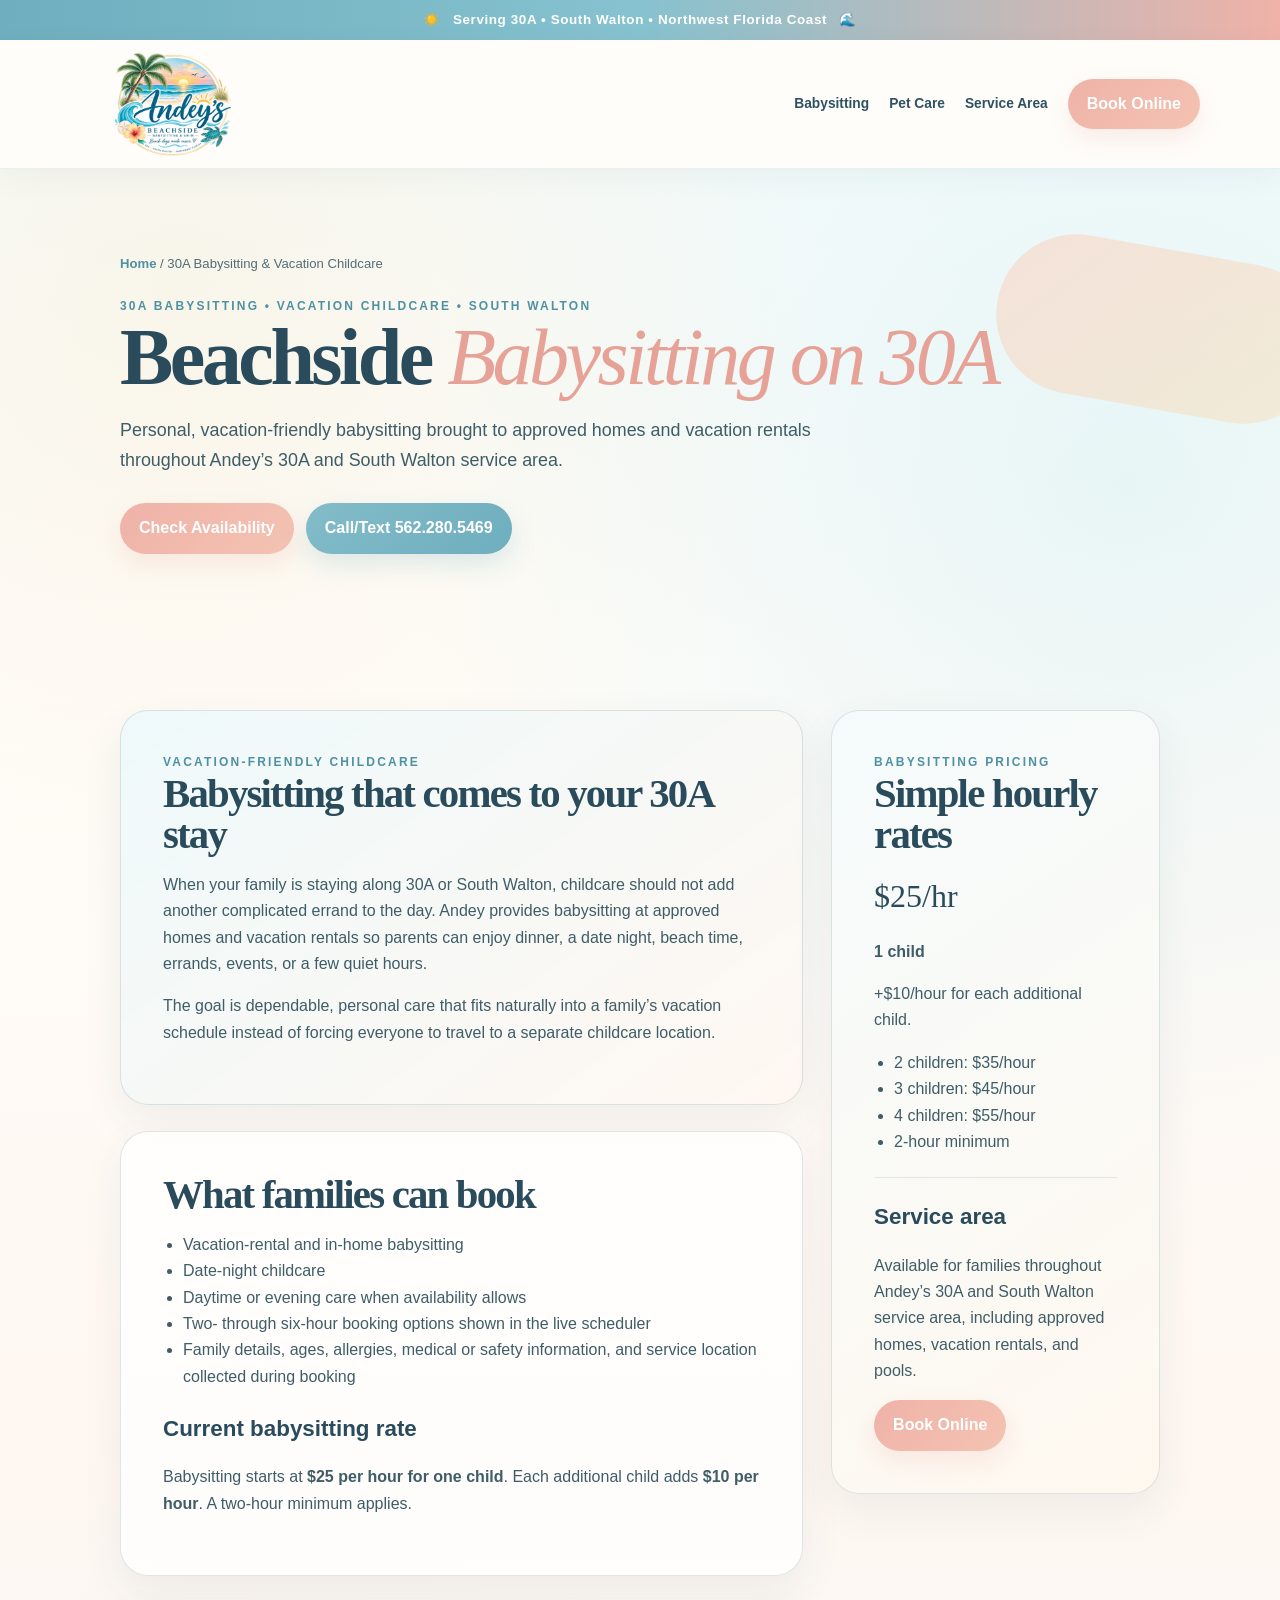
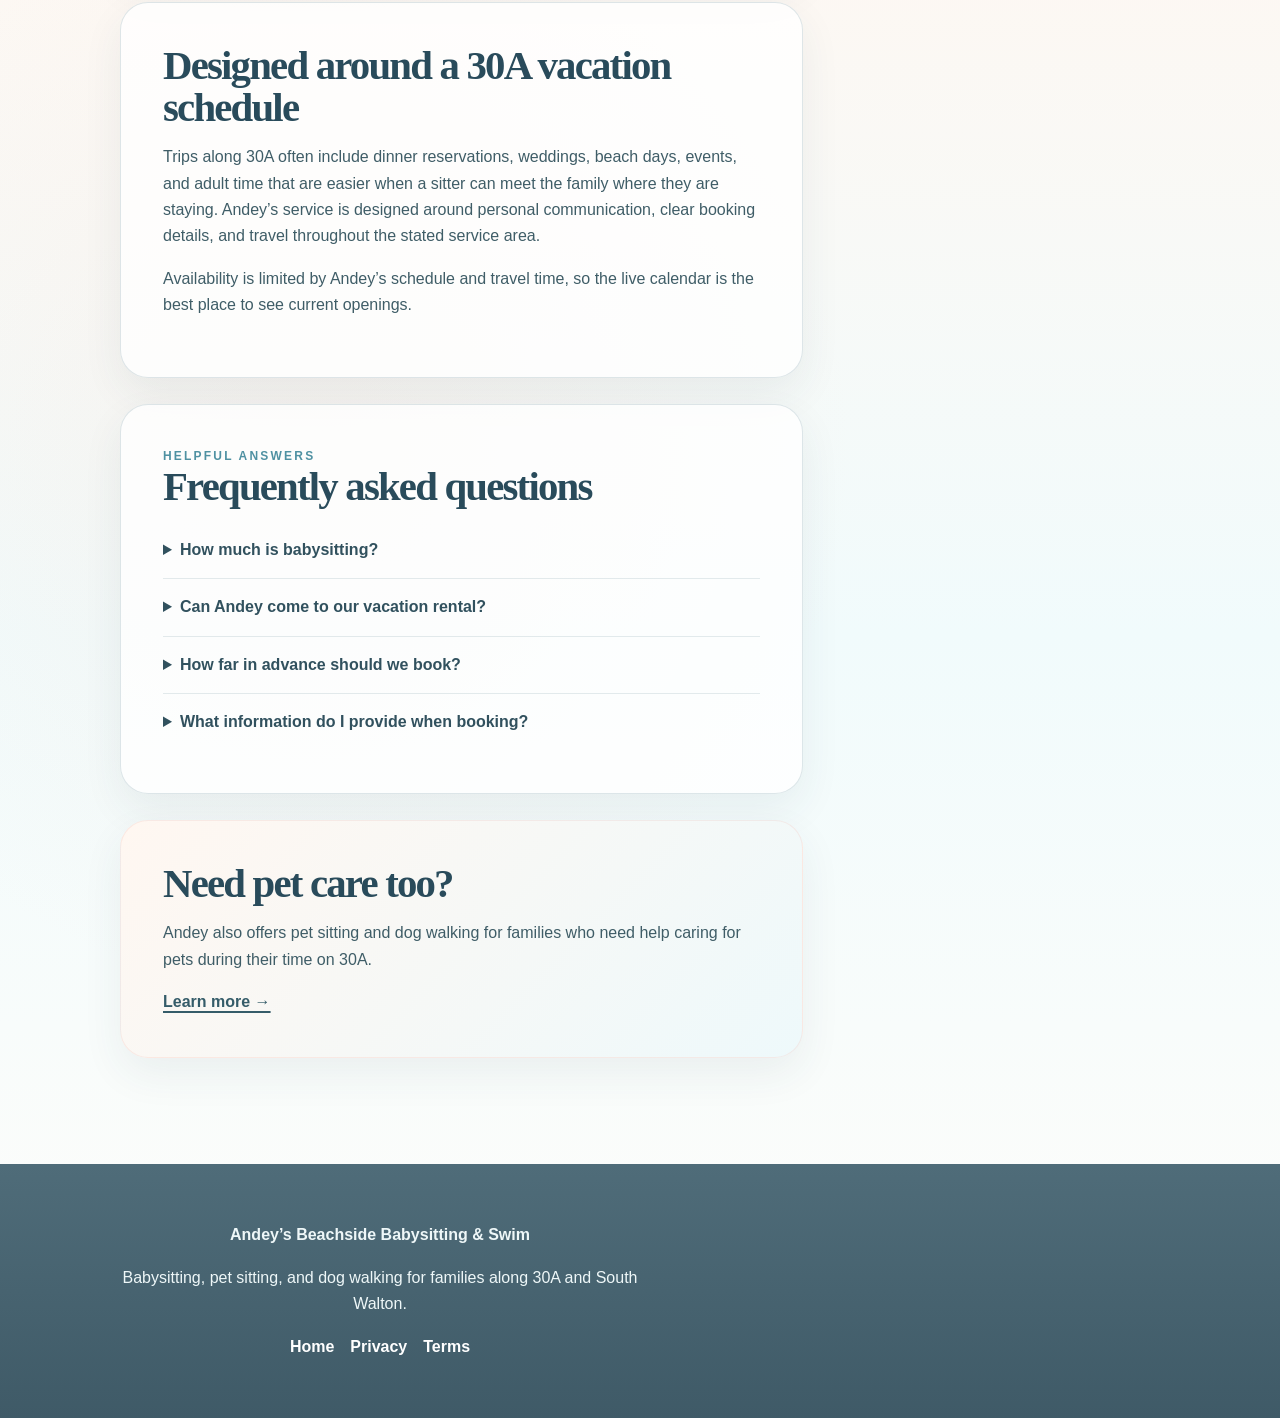
==== commit 62d21ffd: "Add files via upload" ====
--- a/30a-babysitting.html
+++ b/30a-babysitting.html
@@ -73,19 +73,20 @@
 </script>
 </head>
 <body class="service-page">
+<a class="skip-link" href="#main-content">Skip to main content</a>
 <div class="topbar"><span>☀️</span> Serving 30A • South Walton • Northwest Florida Coast <span>🌊</span></div>
 <header class="service-page-header">
   <div class="service-page-nav">
     <a href="index.html" aria-label="Andey’s Beachside home"><img class="service-page-logo" src="andeys-logo.webp" width="1100" height="619" alt="Andey’s Beachside Babysitting & Swim"></a>
     <nav class="service-page-navlinks" aria-label="Service page navigation">
       <a href="30a-babysitting.html">Babysitting</a>
-      <a href="30a-swim-lessons.html">Swim Lessons</a>
+      <a href="30a-pet-sitting-dog-walking.html">Pet Care</a>
       <a href="index.html#area">Service Area</a>
       <a class="btn" href="index.html#book">Book Online</a>
     </nav>
   </div>
 </header>
-<main>
+<main id="main-content">
 <section class="service-page-hero">
   <div class="service-page-wrap">
     <div class="breadcrumbs"><a href="index.html">Home</a> / 30A Babysitting &amp; Vacation Childcare</div>
@@ -131,9 +132,9 @@
 <details><summary>What information do I provide when booking?</summary><p>The booking flow collects family contact information, child details, service location, allergies or medical and safety information, and other details Andey should know.</p></details>
       </section>
       <section class="seo-panel seo-crosslink">
-        <h2>Need swim lessons too?</h2>
-        <p>Andey also offers private swim instruction for families who want focused water confidence and skill-building during their time on 30A.</p>
-        <a class="seo-detail-link" href="30a-swim-lessons.html">Learn more →</a>
+        <h2>Need pet care too?</h2>
+        <p>Andey also offers pet sitting and dog walking for families who need help caring for pets during their time on 30A.</p>
+        <a class="seo-detail-link" href="30a-pet-sitting-dog-walking.html">Learn more →</a>
       </section>
     </div>
     <aside class="seo-panel seo-price-card">
@@ -159,7 +160,7 @@
 <footer class="service-page-footer">
   <div class="service-page-wrap">
     <p><strong>Andey’s Beachside Babysitting &amp; Swim</strong></p>
-    <p>Beachside babysitting and private swim lessons for families along 30A and South Walton.</p>
+    <p>Babysitting, pet sitting, and dog walking for families along 30A and South Walton.</p>
     <p><a href="index.html">Home</a><a href="privacy.html">Privacy</a><a href="terms.html">Terms</a></p>
   </div>
 </footer>
--- a/seo-upgrade.css
+++ b/seo-upgrade.css
@@ -142,3 +142,21 @@
   .seo-price-card{position:static}
   .service-page-hero::after{opacity:.5;transform:scale(.7) rotate(10deg)}
 }
+
+.skip-link{
+  position:absolute;
+  left:-9999px;
+  top:8px;
+  z-index:9999;
+  background:#fff;
+  color:#173847;
+  padding:10px 14px;
+  border-radius:10px;
+  font-weight:900;
+  box-shadow:0 8px 24px rgba(0,0,0,.12);
+}
+.skip-link:focus{left:8px}
+:focus-visible{
+  outline:3px solid currentColor;
+  outline-offset:3px;
+}
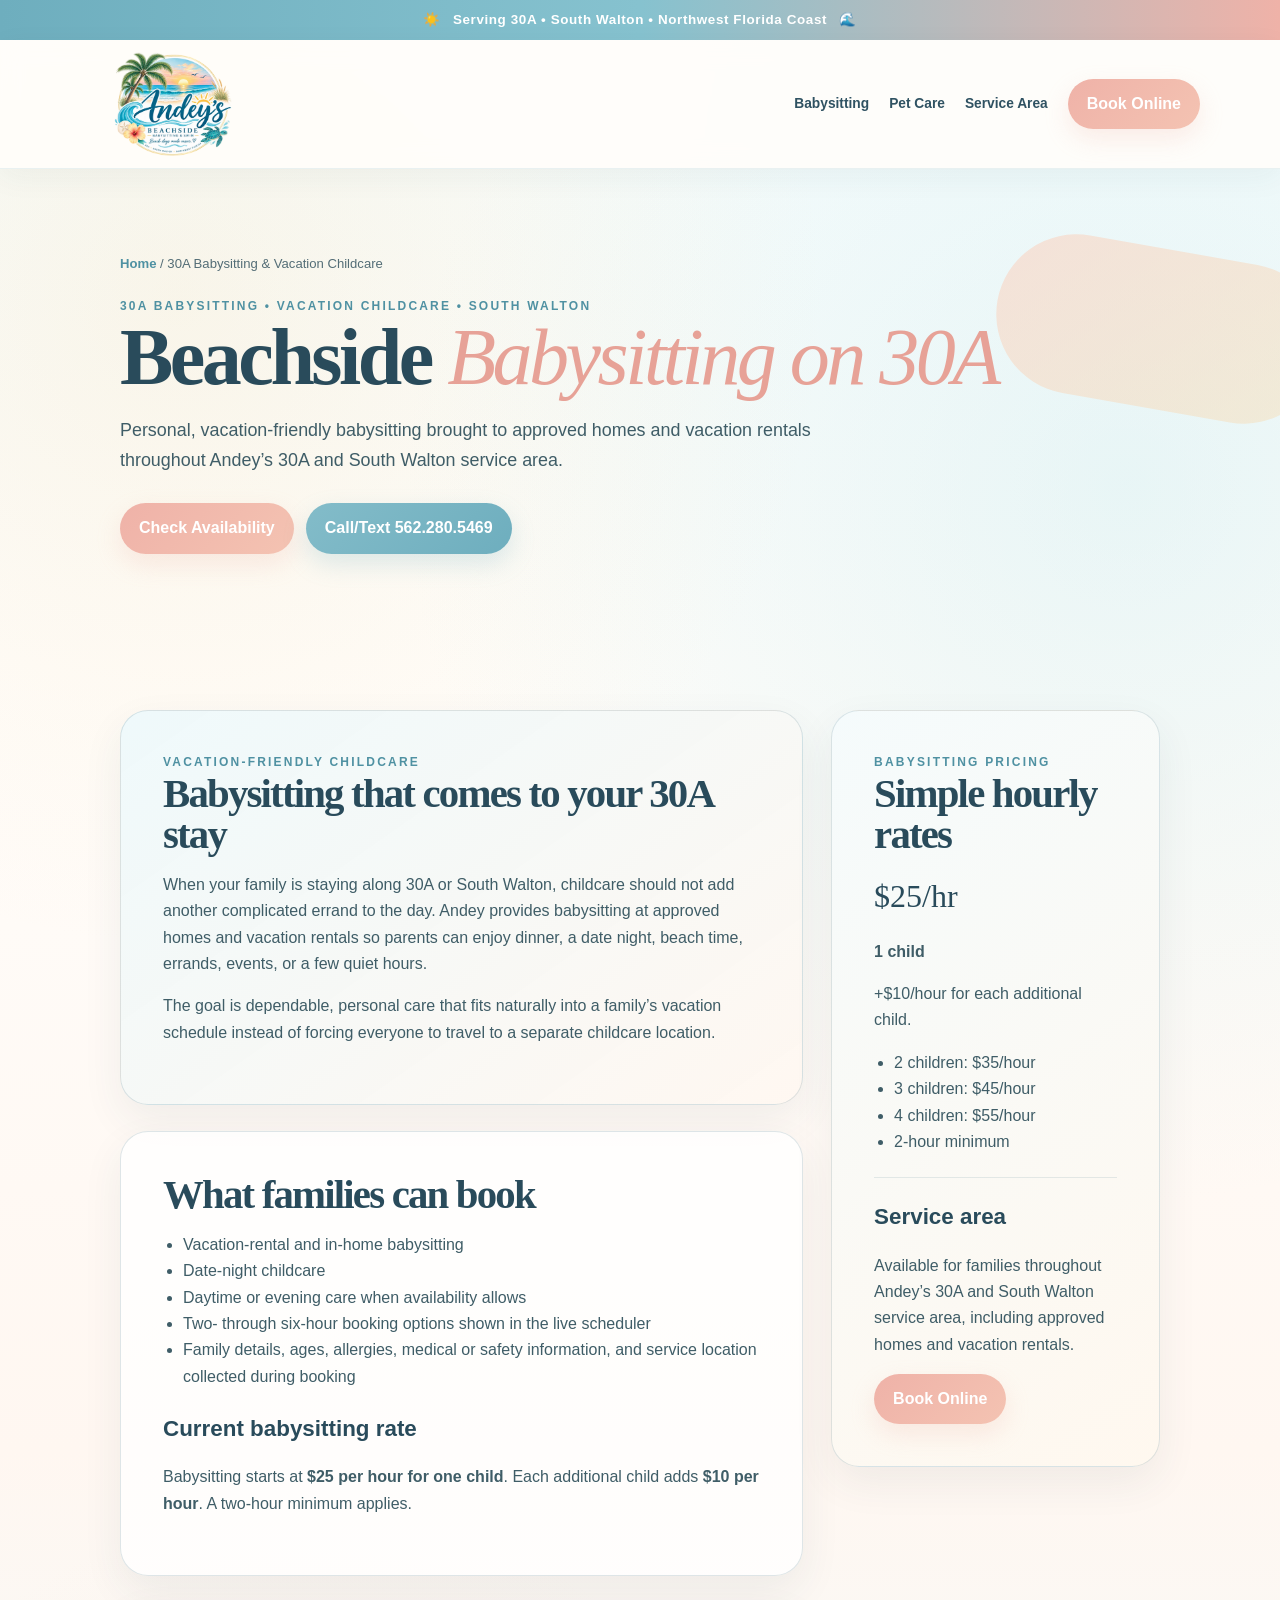
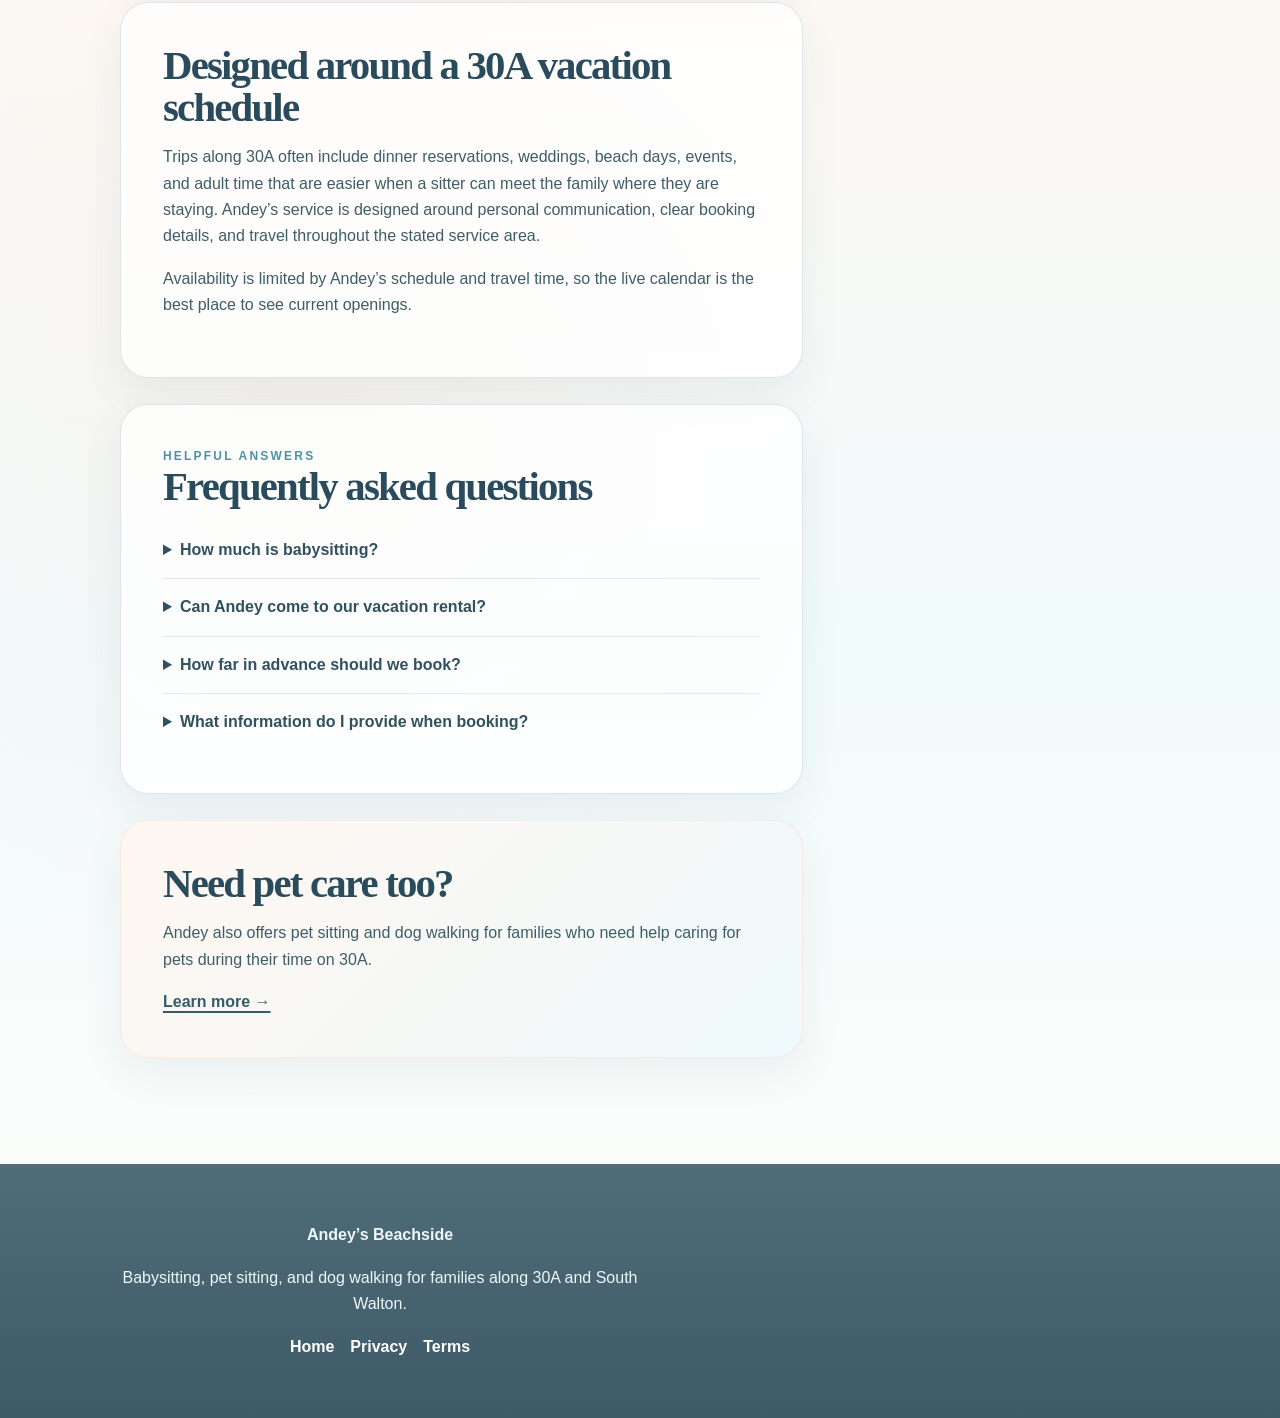
==== commit f9f59f99: "Add files via upload" ====
--- a/30a-babysitting.html
+++ b/30a-babysitting.html
@@ -12,7 +12,7 @@
 <link rel="icon" type="image/png" sizes="512x512" href="favicon.png">
 <link rel="apple-touch-icon" href="apple-touch-icon.png">
 <meta property="og:type" content="website">
-<meta property="og:site_name" content="Andey’s Beachside Babysitting & Swim">
+<meta property="og:site_name" content="Andey’s Beachside">
 <meta property="og:title" content="30A Babysitting &amp; Vacation Childcare | Andey’s Beachside">
 <meta property="og:description" content="Book 30A babysitting and vacation childcare in South Walton. Andey travels to approved homes and vacation rentals with simple hourly pricing and online booking.">
 <meta property="og:url" content="https://andeysbeachside.com/30a-babysitting.html">
@@ -50,7 +50,7 @@
     },
     {
       "@type": "LocalBusiness",
-      "name": "Andey’s Beachside Babysitting & Swim",
+      "name": "Andey’s Beachside",
       "url": "https://andeysbeachside.com/",
       "telephone": "+1-562-280-5469",
       "areaServed": [
@@ -77,7 +77,7 @@
 <div class="topbar"><span>☀️</span> Serving 30A • South Walton • Northwest Florida Coast <span>🌊</span></div>
 <header class="service-page-header">
   <div class="service-page-nav">
-    <a href="index.html" aria-label="Andey’s Beachside home"><img class="service-page-logo" src="andeys-logo.webp" width="1100" height="619" alt="Andey’s Beachside Babysitting & Swim"></a>
+    <a href="index.html" aria-label="Andey’s Beachside home"><img class="service-page-logo" src="andeys-logo.webp" width="1100" height="619" alt="Andey’s Beachside"></a>
     <nav class="service-page-navlinks" aria-label="Service page navigation">
       <a href="30a-babysitting.html">Babysitting</a>
       <a href="30a-pet-sitting-dog-walking.html">Pet Care</a>
@@ -151,7 +151,7 @@
 </ul>
       <hr style="border:0;border-top:1px solid rgba(76,119,132,.14);margin:22px 0">
       <h3>Service area</h3>
-      <p>Available for families throughout Andey’s 30A and South Walton service area, including approved homes, vacation rentals, and pools.</p>
+      <p>Available for families throughout Andey’s 30A and South Walton service area, including approved homes and vacation rentals.</p>
       <a class="btn" href="index.html#book">Book Online</a>
     </aside>
   </div>
@@ -159,7 +159,7 @@
 </main>
 <footer class="service-page-footer">
   <div class="service-page-wrap">
-    <p><strong>Andey’s Beachside Babysitting &amp; Swim</strong></p>
+    <p><strong>Andey’s Beachside</strong></p>
     <p>Babysitting, pet sitting, and dog walking for families along 30A and South Walton.</p>
     <p><a href="index.html">Home</a><a href="privacy.html">Privacy</a><a href="terms.html">Terms</a></p>
   </div>
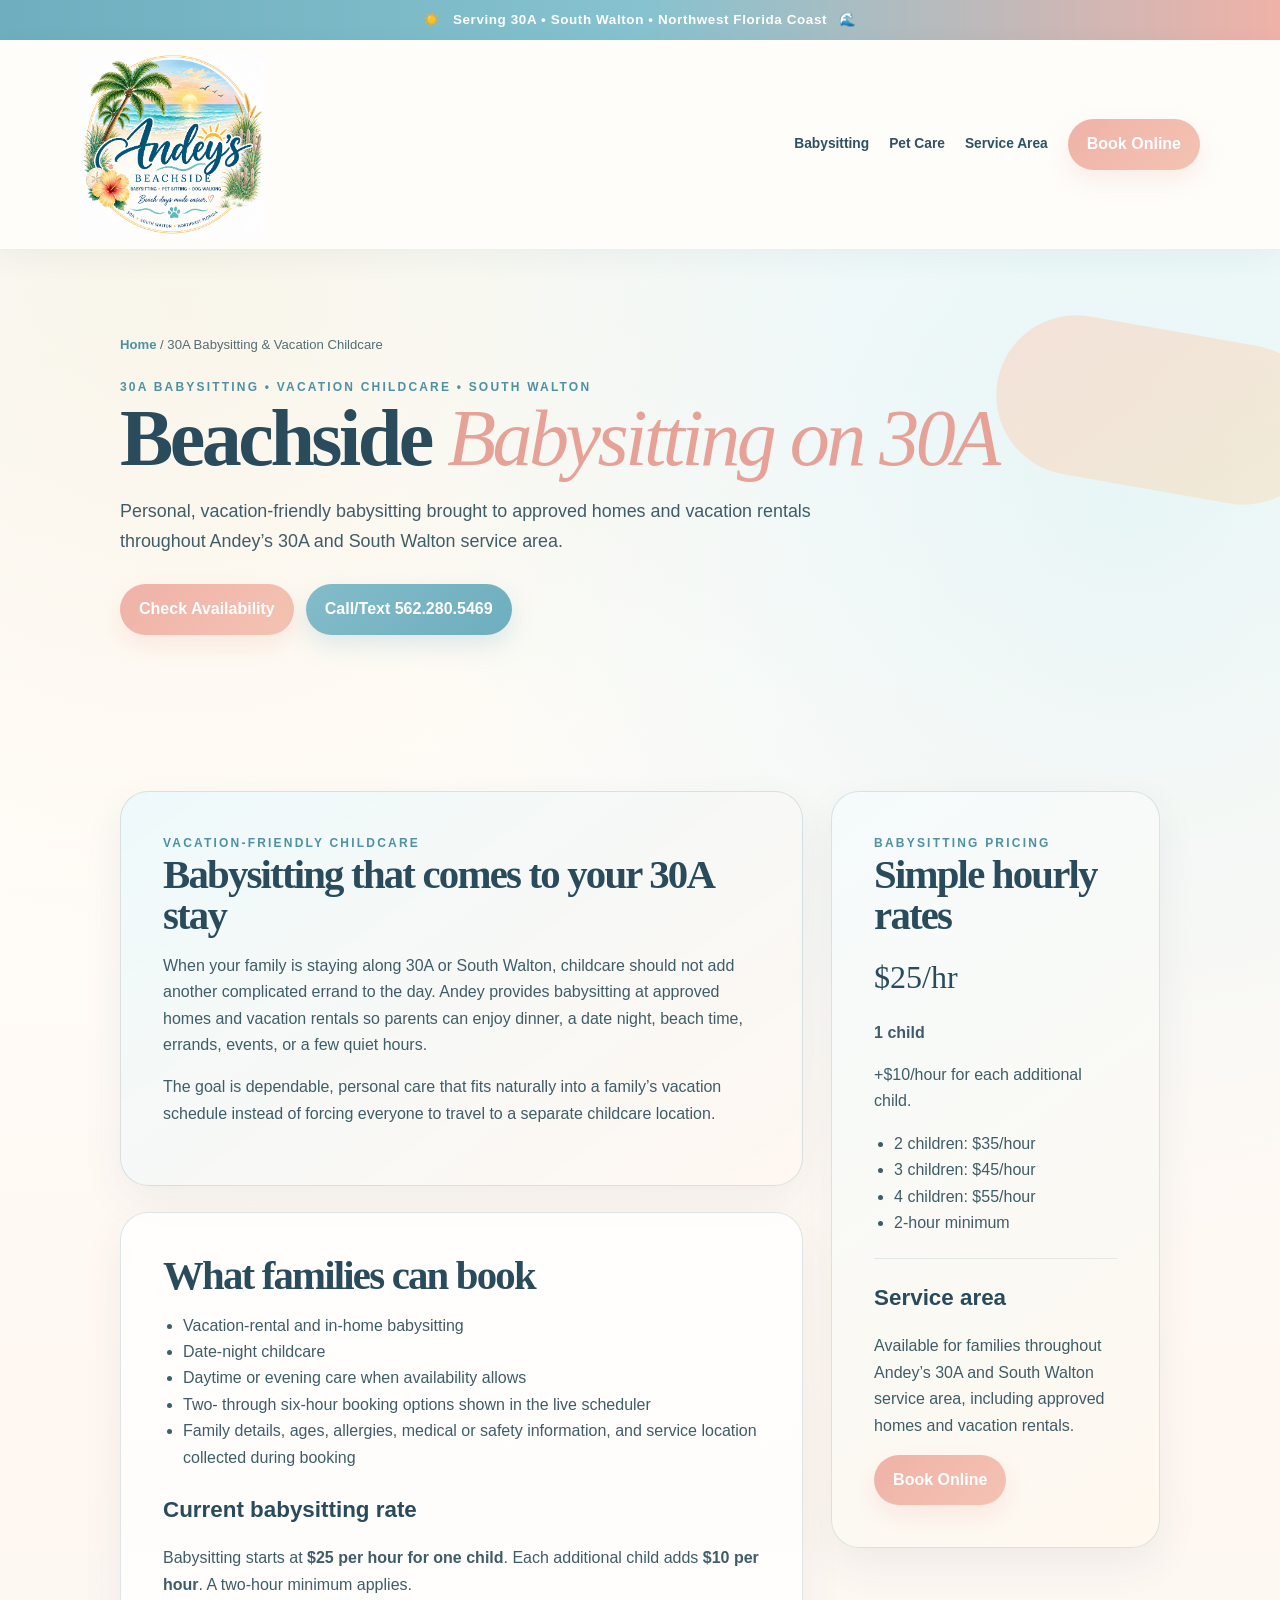
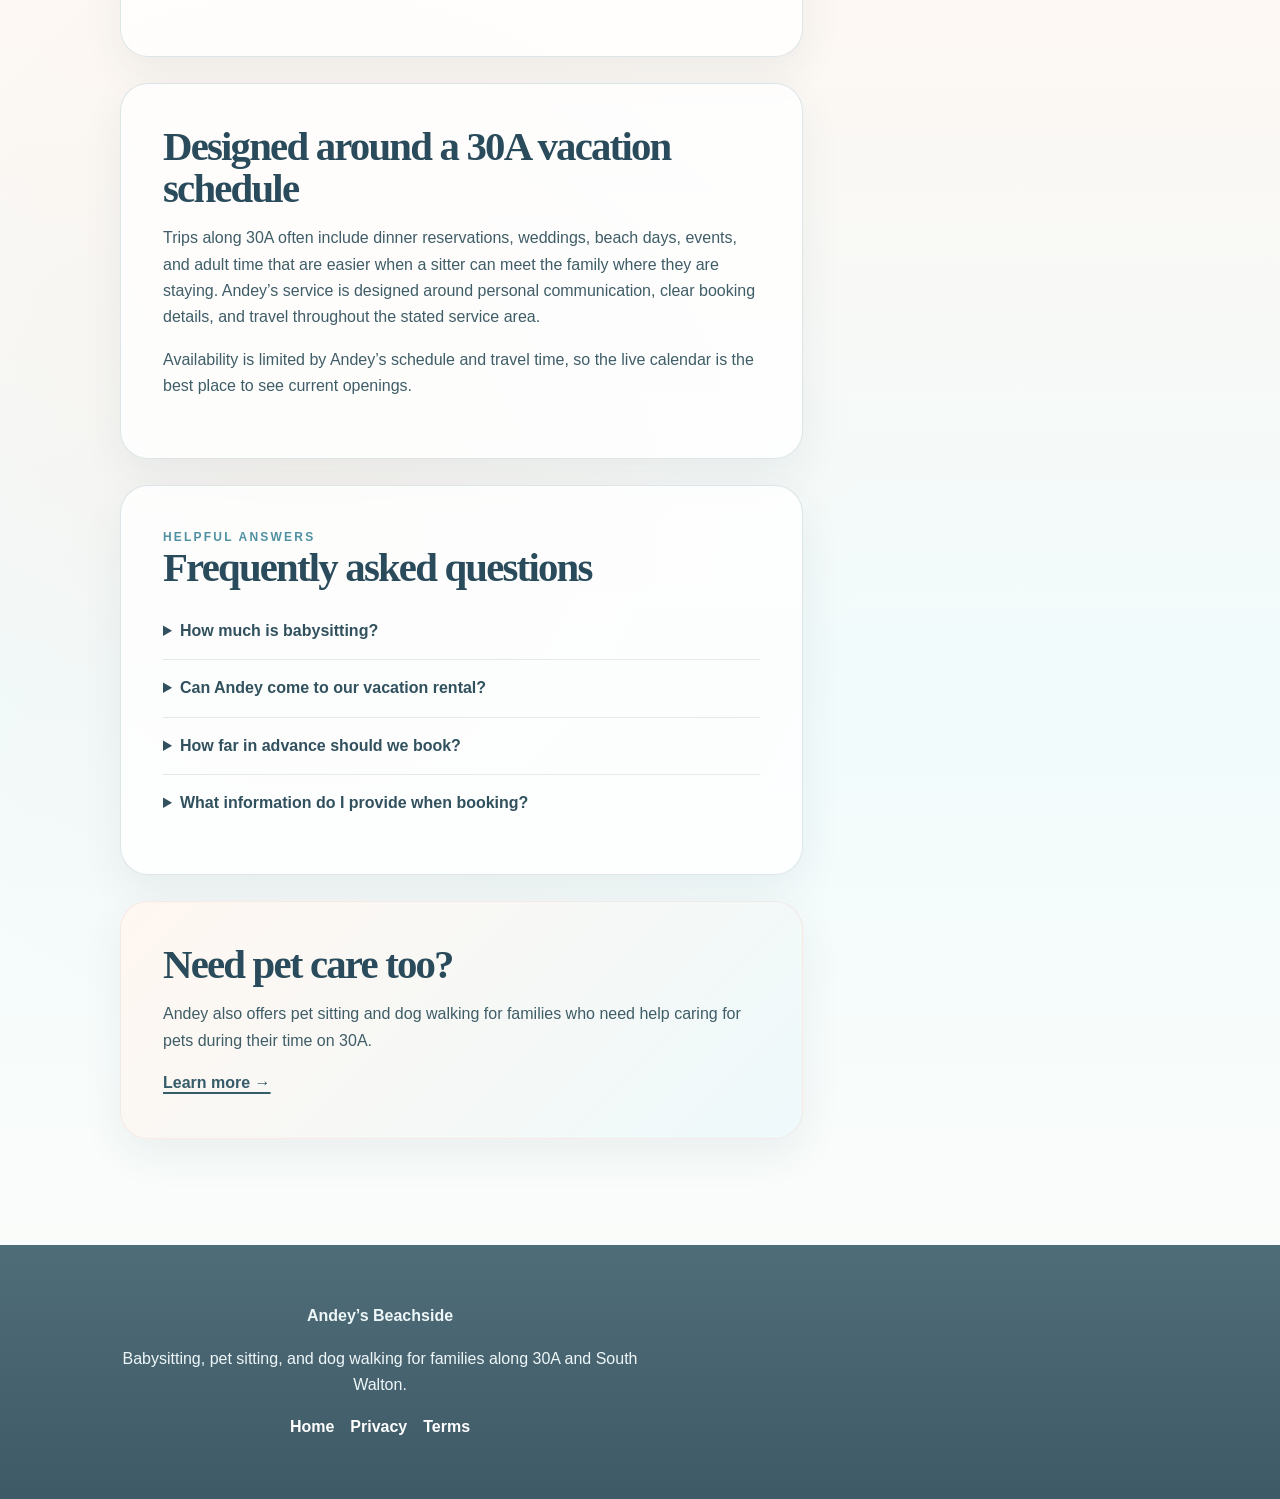
==== commit 57b50672: "Add files via upload" ====
--- a/30a-babysitting.html
+++ b/30a-babysitting.html
@@ -77,7 +77,7 @@
 <div class="topbar"><span>☀️</span> Serving 30A • South Walton • Northwest Florida Coast <span>🌊</span></div>
 <header class="service-page-header">
   <div class="service-page-nav">
-    <a href="index.html" aria-label="Andey’s Beachside home"><img class="service-page-logo" src="andeys-logo.webp" width="1100" height="619" alt="Andey’s Beachside"></a>
+    <a href="index.html" aria-label="Andey’s Beachside home"><img class="service-page-logo" src="andeys-logo.webp" width="1536" height="1536" alt="Andey’s Beachside"></a>
     <nav class="service-page-navlinks" aria-label="Service page navigation">
       <a href="30a-babysitting.html">Babysitting</a>
       <a href="30a-pet-sitting-dog-walking.html">Pet Care</a>
